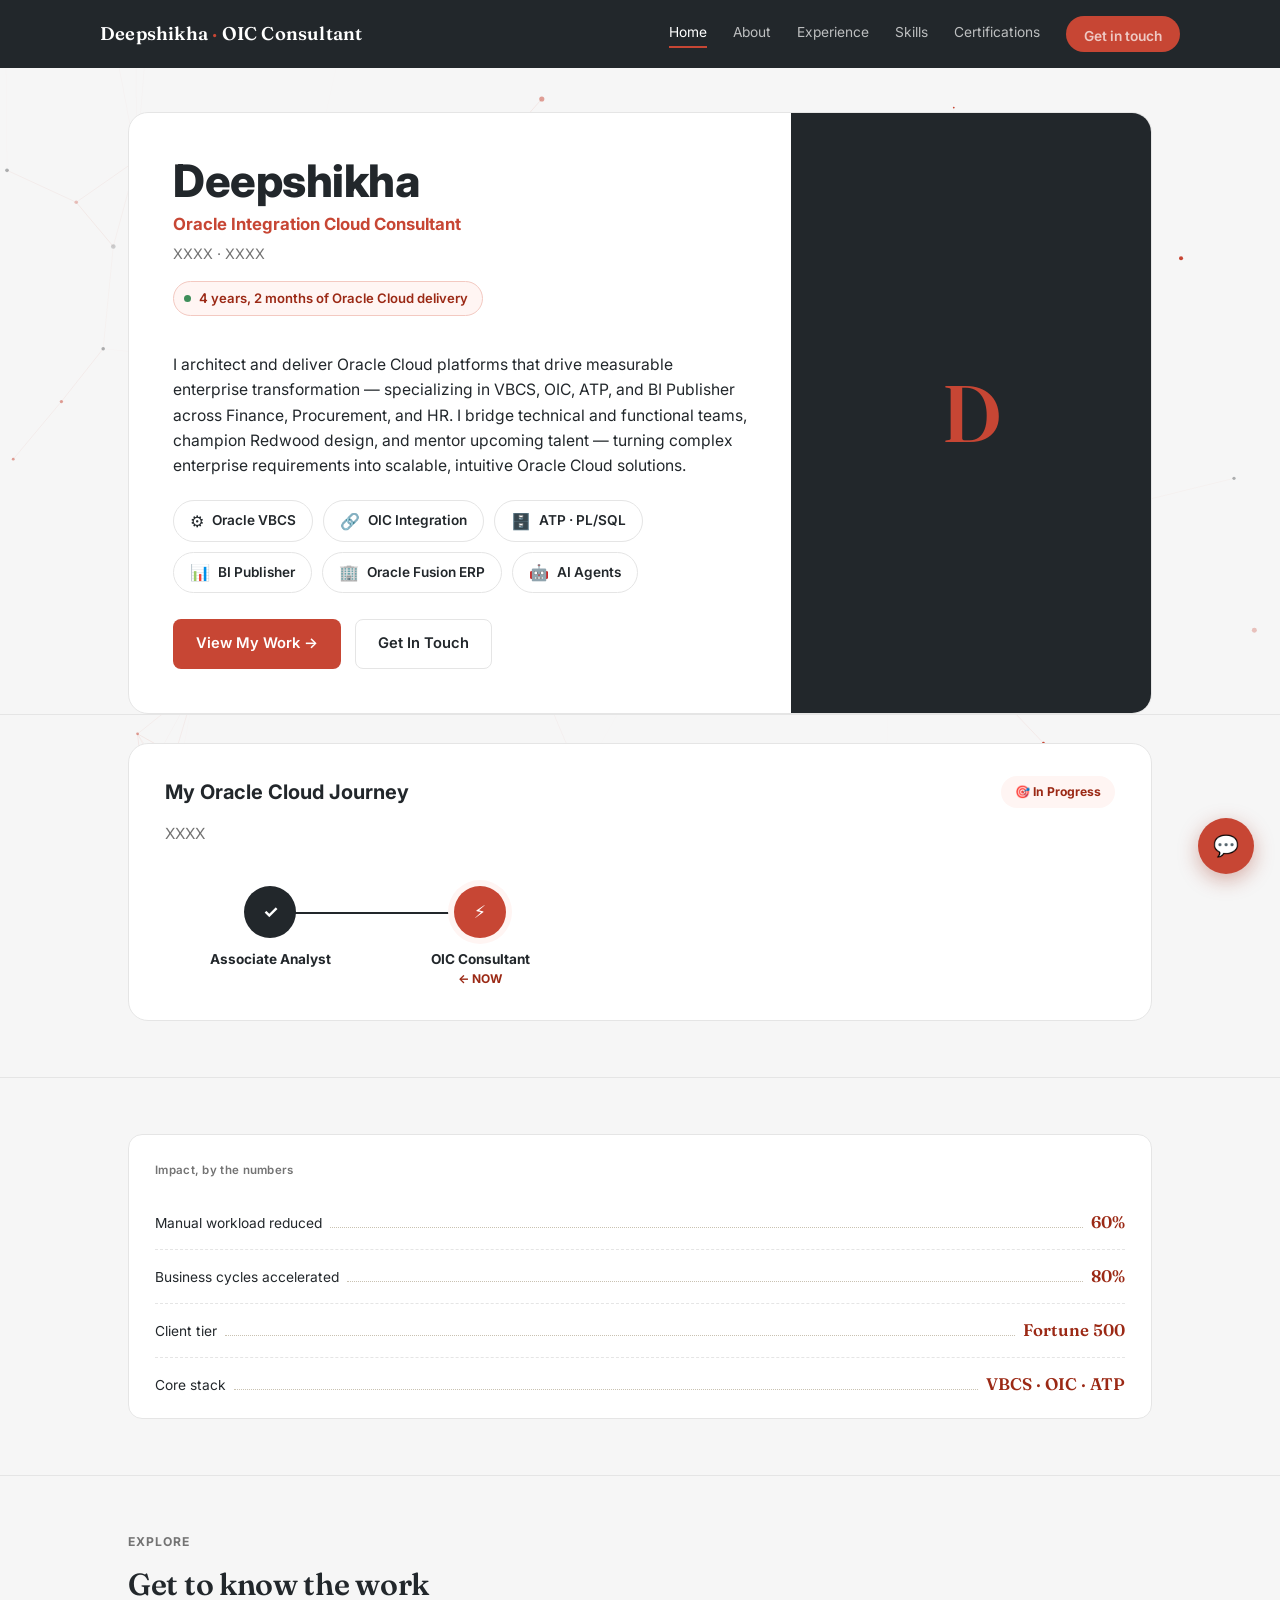
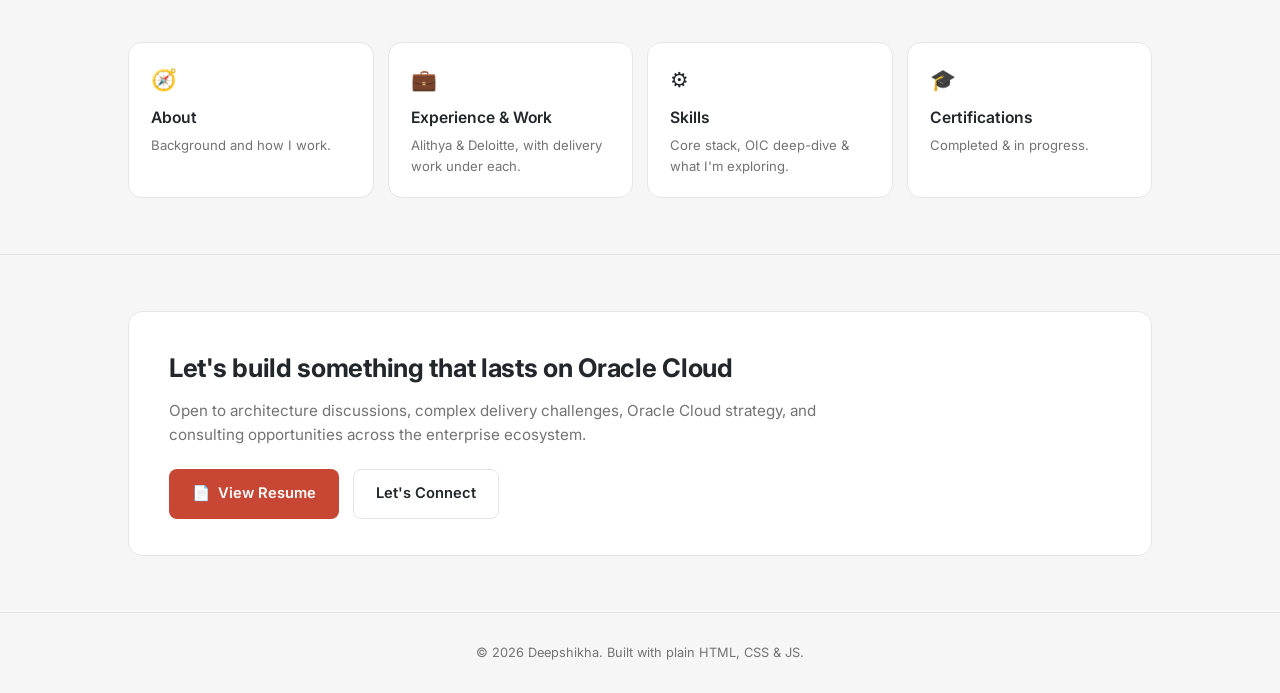
==== index.html @ 7a4b7c54 "Add files via upload" ====
<!DOCTYPE html>
<html lang="en">
<head>
<meta charset="UTF-8">
<title>Home — Deepshikha</title>
<meta name="viewport" content="width=device-width, initial-scale=1">
<meta name="description" content="Deepshikha — Oracle Integration Cloud Consultant specializing in VBCS, OIC, ATP, and BI Publisher.">
<link rel="preconnect" href="https://fonts.googleapis.com">
<link rel="preconnect" href="https://fonts.gstatic.com" crossorigin>
<link href="https://fonts.googleapis.com/css2?family=Fraunces:opsz,wght@9..144,400;9..144,500;9..144,600;9..144,700&family=Inter:wght@400;500;600;700&display=swap" rel="stylesheet">
<link rel="stylesheet" href="style.css">
</head>
<body>
<canvas id="bg-canvas" aria-hidden="true"></canvas>
<div id="page-spinner" aria-hidden="true">
  <div class="ring-outer"></div><div class="ring-mid"></div><div class="ring-dot"></div>
</div>

<div id="page-body">

<header class="site">
  <div class="wrap navrow">
    <a href="index.html" class="brand">Deepshikha <span>·</span> OIC Consultant</a>
    <button id="navToggle" aria-label="Toggle menu">☰</button>
    <nav class="links" id="navLinks">
      <a href="index.html" class="active">Home</a>
      <a href="about.html">About</a>
      <a href="experience.html">Experience</a>
      <a href="skills.html">Skills</a>
      <a href="certifications.html">Certifications</a>
      <a href="contact.html" class="navcta">Get in touch</a>
    </nav>
  </div>
</header>

<main id="top">

  <section class="hero" style="border-top:none; padding:44px 0 0;">
    <div class="wrap">
      <div class="profile-hero-card">
        <div class="profile-hero-text">
          <h1>Deepshikha</h1>
          <p class="profile-hero-role">Oracle Integration Cloud Consultant</p>
          <p class="profile-hero-loc">XXXX &middot; XXXX</p>
          <div class="exp-badge"><span class="exp-badge-dot"></span><span id="exp-years-val">Loading experience…</span></div>
          <p class="profile-hero-bio">I architect and deliver Oracle Cloud platforms that drive measurable enterprise transformation — specializing in VBCS, OIC, ATP, and BI Publisher across Finance, Procurement, and HR. I bridge technical and functional teams, champion Redwood design, and mentor upcoming talent — turning complex enterprise requirements into scalable, intuitive Oracle Cloud solutions.</p>
          <div class="skill-pill-row">
            <a href="skills.html" class="skill-pill"><span>⚙️</span>Oracle VBCS</a>
            <a href="skills.html" class="skill-pill"><span>🔗</span>OIC Integration</a>
            <a href="skills.html" class="skill-pill"><span>🗄️</span>ATP · PL/SQL</a>
            <a href="skills.html" class="skill-pill"><span>📊</span>BI Publisher</a>
            <a href="skills.html" class="skill-pill"><span>🏢</span>Oracle Fusion ERP</a>
            <a href="skills.html" class="skill-pill"><span>🤖</span>AI Agents</a>
          </div>
          <div class="hero-actions">
            <a href="experience.html" class="btn btn-primary">View My Work →</a>
            <a href="#" class="btn btn-ghost" onclick="cmOpen();return false;">Get In Touch</a>
          </div>
        </div>
        <div class="profile-hero-photo">
          <div class="photo-fallback">D</div>
          <img src="photo.jpg" alt="Deepshikha" onerror="this.style.display='none';">
        </div>
      </div>
    </div>
  </section>

  <section style="padding-top:28px;">
    <div class="wrap">
      <div class="journey-card">
        <div class="journey-head">
          <h2>My Oracle Cloud Journey</h2>
          <span class="journey-status">🎯 In Progress</span>
        </div>
        <p class="journey-text">XXXX</p>
        <div class="journey-steps">
          <div class="journey-step done">
            <div class="journey-dot">✓</div>
            <p class="journey-label">Associate Analyst</p>
          </div>
          <div class="journey-step current">
            <div class="journey-dot">⚡</div>
            <p class="journey-label">OIC Consultant<br><span class="journey-now">← NOW</span></p>
          </div>
        </div>
      </div>
    </div>
  </section>

  <section>
    <div class="wrap">
      <div class="ledger" style="max-width:none;">
        <p class="ledger-title">Impact, by the numbers</p>
        <div class="ledger-row"><span class="ledger-label">Manual workload reduced</span><span class="ledger-dots"></span><span class="ledger-val">60%</span></div>
        <div class="ledger-row"><span class="ledger-label">Business cycles accelerated</span><span class="ledger-dots"></span><span class="ledger-val">80%</span></div>
        <div class="ledger-row"><span class="ledger-label">Client tier</span><span class="ledger-dots"></span><span class="ledger-val">Fortune 500</span></div>
        <div class="ledger-row"><span class="ledger-label">Core stack</span><span class="ledger-dots"></span><span class="ledger-val">VBCS · OIC · ATP</span></div>
      </div>
    </div>
  </section>

  <section>
    <div class="wrap">
      <div class="section-head">
        <p class="kicker">Explore</p>
        <h2>Get to know the work</h2>
      </div>
      <div class="quicklinks">
        <a class="qlink" href="about.html"><span class="qi">🧭</span><h3>About</h3><p>Background and how I work.</p></a>
        <a class="qlink" href="experience.html"><span class="qi">💼</span><h3>Experience &amp; Work</h3><p>Alithya &amp; Deloitte, with delivery work under each.</p></a>
        <a class="qlink" href="skills.html"><span class="qi">⚙️</span><h3>Skills</h3><p>Core stack, OIC deep-dive &amp; what I'm exploring.</p></a>
        <a class="qlink" href="certifications.html"><span class="qi">🎓</span><h3>Certifications</h3><p>Completed &amp; in progress.</p></a>
      </div>
    </div>
  </section>

  <section>
    <div class="wrap">
      <div class="cta-card">
        <h2>Let's build something that lasts on Oracle Cloud</h2>
        <p>Open to architecture discussions, complex delivery challenges, Oracle Cloud strategy, and consulting opportunities across the enterprise ecosystem.</p>
        <div class="hero-actions">
          <a href="resume.pdf" download class="btn btn-primary">📄&nbsp; View Resume</a>
          <a href="#" class="btn btn-ghost" onclick="cmOpen();return false;">Let's Connect</a>

        </div>
      </div>
    </div>
  </section>

</main>

<footer>© <span id="yr"></span> Deepshikha. Built with plain HTML, CSS &amp; JS.</footer>

</div><!-- /page-body -->

<!-- Contact modal: Draft -> Sending -> Sent -->
<div id="cm-overlay" role="dialog" aria-modal="true" aria-labelledby="cm-title">
  <div id="cm-modal">
    <div id="cm-head">
      <h3 id="cm-title">📬 Get in touch</h3>
      <button id="cm-close" onclick="cmClose()" aria-label="Close">✕</button>
    </div>
    <div id="cm-body">
      <div class="cm-stepper">
        <div class="cm-step" id="cms-1"><div class="cm-dot">1</div><div class="cm-lbl">Draft</div></div>
        <div class="cm-conn" id="cmc-12"></div>
        <div class="cm-step" id="cms-2"><div class="cm-dot">2</div><div class="cm-lbl">Sending</div></div>
        <div class="cm-conn" id="cmc-23"></div>
        <div class="cm-step" id="cms-3"><div class="cm-dot">3</div><div class="cm-lbl">Sent</div></div>
      </div>

      <div id="cm-s1">
        <div class="cm-field"><label for="cm-name">Your name</label><input class="cm-input" id="cm-name" type="text" placeholder="e.g. Priya Sharma"></div>
        <div class="cm-field"><label for="cm-email">Email address</label><input class="cm-input" id="cm-email" type="email" placeholder="you@company.com"></div>
        <div class="cm-field"><label for="cm-subj">Subject</label>
          <select class="cm-input" id="cm-subj">
            <option value="">Select a subject...</option>
            <option>Oracle Cloud Consulting Opportunity</option>
            <option>OIC / VBCS Architecture Discussion</option>
            <option>Speaking / Article Collaboration</option>
            <option>General Inquiry</option>
          </select>
        </div>
        <div class="cm-field"><label for="cm-msg">Message</label><textarea class="cm-input" id="cm-msg" placeholder="Describe your project or question..."></textarea></div>
        <div class="cm-err" id="cm-err"></div>
        <button class="cm-submit" id="cm-submit-btn" onclick="cmSubmit()">Send message →</button>
      </div>

      <div id="cm-s2" style="display:none; text-align:center; padding:26px 0;">
        <div class="cm-spin"></div>
        <div style="font-size:.9rem; font-weight:700;" id="cm-route-msg">Preparing your message...</div>
        <div style="font-size:.73rem; color:var(--muted); margin-top:5px;" id="cm-route-sub">Opening your email client</div>
      </div>

      <div id="cm-s3" style="display:none; text-align:center; padding:18px 0;">
        <div class="cm-check">✓</div>
        <div style="font-size:1rem; font-weight:800; margin-bottom:5px;">Message ready</div>
        <div style="font-size:.81rem; color:var(--muted); line-height:1.6;">Your email client should have opened with the message pre-filled.<br>If not, email <strong style="color:var(--gold-deep);">deepshikha@example.com</strong> directly.</div>
        <div class="cm-receipt" id="cm-receipt"></div>
        <button class="btn btn-ghost" style="margin-top:14px;" onclick="cmReset()">Send another →</button>
      </div>
    </div>
  </div>
</div>

<!-- Chat widget -->
<button id="chat-bubble" aria-label="Chat about Deepshikha">💬</button>
<div id="chat-panel" role="dialog" aria-label="Chat about Deepshikha">
  <div class="chat-head">
    <div class="av">🤖</div>
    <div><div class="t">Ask about Deepshikha</div><div class="s">Answers common questions</div></div>
    <button class="chat-close" onclick="chatToggle()" aria-label="Close">✕</button>
  </div>
  <div class="chat-msgs" id="chatMsgs">
    <div class="cm-msg bot">Hi! Ask me about Deepshikha's experience, skills, or projects.</div>
  </div>
  <div class="chat-chips" id="chatChips">
    <button class="chip" onclick="chatAsk('projects')">Work</button>
    <button class="chip" onclick="chatAsk('skills')">Skills</button>
    <button class="chip" onclick="chatAsk('experience')">Experience</button>
    <button class="chip" onclick="chatAsk('contact')">Contact</button>
  </div>
  <div class="chat-input-row">
    <input id="chatInput" placeholder="Type a question..." onkeydown="if(event.key==='Enter')chatAsk()">
    <button class="chat-send" id="chatSendBtn" onclick="chatAsk()" aria-label="Send">➤</button>
  </div>
</div>

<script src="app.js"></script>
</body>
</html>
---- style.css ----
:root{
  --ink:#22272B;        /* Redwood Neutral Dark */
  --ink-soft:#32383D;
  --gold:#C74634;        /* Redwood Red — primary accent */
  --gold-deep:#9B2915;    /* Redwood Red Deep */
  --gold-light:#FFF5F3;   /* Redwood Red Light */
  --ivory:#F6F6F6;        /* Redwood Page BG */
  --paper:#FFFFFF;
  --line:#E5E5E5;
  --muted:#737373;        /* Redwood Muted */
  --text:#22272B;
  --radius:14px;
  --maxw:1080px;
}
*{box-sizing:border-box;}
html{scroll-behavior:smooth;}
html,body{background:var(--ivory);}
body{
  margin:0; color:var(--text);
  font-family:'Inter',system-ui,sans-serif;
  line-height:1.6; -webkit-font-smoothing:antialiased;
  position:relative;
}
h1,h2,h3,.serif{ font-family:'Fraunces',serif; }
a{ color:inherit; }
img{max-width:100%;display:block;}
.wrap{ max-width:var(--maxw); margin:0 auto; padding:0 28px; }
:focus-visible{ outline:2px solid var(--gold-deep); outline-offset:3px; }
@media (prefers-reduced-motion: reduce){ *{ animation:none !important; transition:none !important; } }

/* particle background canvas */
#bg-canvas{ position:fixed; inset:0; width:100%; height:100%; z-index:0; pointer-events:none; display:block; }
#page-body{ position:relative; z-index:1; }

/* page-load spinner */
#page-spinner{
  position:fixed; top:50%; left:50%; transform:translate(-50%,-50%);
  width:50px; height:50px; z-index:500; pointer-events:none;
  transition:opacity .5s ease, transform .5s ease;
}
#page-spinner.done{ opacity:0; transform:translate(-50%,-50%) scale(.6); }
#page-spinner .ring-outer{ position:absolute; inset:0; border-radius:50%; border:2px solid rgba(199,70,52,.18); border-top-color:var(--gold-deep); animation:spinCW 1.1s linear infinite; }
#page-spinner .ring-mid{ position:absolute; top:8px; left:8px; right:8px; bottom:8px; border-radius:50%; border:1.5px solid rgba(199,70,52,.14); border-bottom-color:var(--gold-deep); animation:spinCCW .75s linear infinite; }
#page-spinner .ring-dot{ position:absolute; top:50%; left:50%; width:5px; height:5px; background:var(--gold-deep); border-radius:50%; transform:translate(-50%,-50%); animation:spinPulse 1.1s ease-in-out infinite; }
@keyframes spinCW{ to{ transform:rotate(360deg); } }
@keyframes spinCCW{ to{ transform:rotate(-360deg); } }
@keyframes spinPulse{ 0%,100%{ opacity:.4; transform:translate(-50%,-50%) scale(.8); } 50%{ opacity:1; transform:translate(-50%,-50%) scale(1.2); } }

/* Header */
header.site{ position:sticky; top:0; z-index:40; background:var(--ink); color:#fff; }
.navrow{ display:flex; align-items:center; justify-content:space-between; padding:16px 0; }
.brand{ font-family:'Fraunces',serif; font-weight:600; font-size:1.15rem; letter-spacing:.2px; text-decoration:none; color:#fff; }
.brand span{ color:var(--gold); }
nav.links{ display:flex; gap:26px; align-items:center; }
nav.links a{ font-size:.86rem; text-decoration:none; color:rgba(255,255,255,.7); transition:color .15s; padding-bottom:3px; border-bottom:2px solid transparent; }
nav.links a:hover{ color:#fff; }
nav.links a.active{ color:#fff; border-bottom-color:var(--gold); }
.navcta{ background:var(--gold); color:#fff; padding:9px 18px; border-radius:999px; font-weight:600; font-size:.84rem; text-decoration:none; border:none; cursor:pointer; }
.navcta:hover{ background:var(--gold-deep); }
#navToggle{ display:none; background:none; border:1px solid rgba(255,255,255,.3); color:#fff; border-radius:8px; padding:7px 10px; cursor:pointer; }
@media (max-width:820px){
  nav.links{ display:none; position:absolute; top:64px; left:0; right:0; background:var(--ink); flex-direction:column; gap:0; padding:6px 0 14px; border-top:1px solid rgba(255,255,255,.08); }
  nav.links.open{ display:flex; }
  nav.links a{ padding:12px 28px; width:100%; border-bottom:none; border-left:3px solid transparent; }
  nav.links a.active{ border-left-color:var(--gold); border-bottom:none; background:rgba(255,255,255,.04); }
  #navToggle{ display:block; }
}

/* Home hero */
.hero{ padding:76px 0 64px; }
.hero-grid{ display:grid; grid-template-columns:1.15fr .85fr; gap:56px; align-items:start; }
@media (max-width:860px){ .hero-grid{ grid-template-columns:1fr; } }
.kicker{ font-size:.76rem; color:var(--gold-deep); font-weight:700; margin:0 0 14px; text-transform:uppercase; letter-spacing:1px; }
.exp-badge{
  display:inline-flex; align-items:center; gap:8px;
  background:var(--gold-light); border:1px solid #F3C9C1; color:var(--gold-deep);
  font-size:.82rem; font-weight:600; padding:6px 14px 6px 10px;
  border-radius:999px; margin:0 0 18px;
}
.exp-badge-dot{ width:7px; height:7px; border-radius:50%; background:#3E8E5A; flex-shrink:0; }
.hero h1{ font-size:clamp(2.1rem,4.6vw,3.35rem); line-height:1.08; font-weight:600; margin:0 0 20px; letter-spacing:-.5px; }
.hero p.lede{ font-size:1.06rem; color:var(--muted); max-width:56ch; margin:0 0 28px; }
.hero-actions{ display:flex; gap:14px; flex-wrap:wrap; }
.btn{ display:inline-block; padding:12px 22px; border-radius:8px; text-decoration:none; font-weight:600; font-size:.92rem; cursor:pointer; border:1px solid transparent; }
.btn-primary{ background:var(--gold); color:#fff; }
.btn-primary:hover{ background:var(--gold-deep); }
.btn-ghost{ border-color:var(--line); color:var(--ink); background:transparent; }
.btn-ghost:hover{ border-color:var(--gold-deep); color:var(--gold-deep); }

.ledger{ background:var(--paper); border:1px solid var(--line); border-radius:var(--radius); padding:26px 26px 8px; }
.ledger-title{ font-size:.72rem; color:var(--muted); letter-spacing:.3px; margin:0 0 16px; font-weight:600; }
.ledger-row{ display:flex; align-items:baseline; gap:8px; padding:13px 0; border-top:1px dashed var(--line); }
.ledger-row:first-of-type{ border-top:none; }
.ledger-label{ font-size:.86rem; color:var(--text); white-space:nowrap; }
.ledger-dots{ flex:1; border-bottom:1px dotted #C9C2B2; height:1px; margin-bottom:4px; }
.ledger-val{ font-family:'Fraunces',serif; font-weight:600; font-size:1.05rem; color:var(--gold-deep); white-space:nowrap; }

/* Home hero — profile card with photo */
.profile-hero-card{
  display:grid; grid-template-columns:1fr 360px; background:var(--paper);
  border:1px solid var(--line); border-radius:20px; overflow:hidden; align-items:stretch;
}
@media (max-width:820px){ .profile-hero-card{ grid-template-columns:1fr; } }
.profile-hero-text{ padding:44px; min-width:0; }
.profile-hero-text h1{ font-size:clamp(2rem,4vw,2.8rem); font-weight:800; margin:0 0 6px; letter-spacing:-.5px; font-family:'Inter',sans-serif; }
.profile-hero-role{ color:var(--gold); font-weight:700; font-size:1.05rem; margin:0 0 4px; }
.profile-hero-loc{ color:var(--muted); font-size:.9rem; margin:0 0 16px; }
.profile-hero-bio{ color:var(--text); font-size:.98rem; max-width:64ch; margin:18px 0 22px; }
.profile-hero-text .skill-pill-row{ margin-bottom:26px; }
.profile-hero-photo{ position:relative; min-height:320px; background:var(--ink); }
@media (max-width:820px){ .profile-hero-photo{ order:-1; min-height:260px; } }
.photo-fallback{ position:absolute; inset:0; display:flex; align-items:center; justify-content:center; font-family:'Fraunces',serif; font-size:5rem; font-weight:600; color:var(--gold); }
.profile-hero-photo img{ position:relative; z-index:1; width:100%; height:100%; object-fit:cover; display:block; }

/* Home — Oracle Cloud Journey stepper card */
.journey-card{ background:var(--paper); border:1px solid var(--line); border-radius:20px; padding:32px 36px; }
.journey-head{ display:flex; align-items:center; justify-content:space-between; gap:14px; margin-bottom:14px; flex-wrap:wrap; }
.journey-head h2{ font-size:1.25rem; font-weight:700; margin:0; font-family:'Inter',sans-serif; }
.journey-status{ display:inline-flex; align-items:center; gap:6px; background:var(--gold-light); color:var(--gold-deep); font-size:.76rem; font-weight:700; padding:6px 14px; border-radius:999px; white-space:nowrap; }
.journey-text{ color:var(--muted); font-size:.96rem; max-width:90ch; margin:0 0 40px; }
.journey-steps{ display:flex; align-items:flex-start; max-width:420px; }
.journey-step{ position:relative; flex:1; display:flex; flex-direction:column; align-items:center; gap:12px; }
.journey-step:not(:last-child)::after{ content:""; position:absolute; top:26px; left:50%; width:100%; height:2px; background:var(--line); z-index:0; }
.journey-step.done:not(:last-child)::after{ background:var(--ink); }
.journey-dot{ position:relative; z-index:1; width:52px; height:52px; border-radius:50%; background:var(--ink); color:#fff; display:flex; align-items:center; justify-content:center; font-size:1.1rem; font-weight:700; }
.journey-step.current .journey-dot{ background:var(--gold); box-shadow:0 0 0 6px var(--gold-light); }
.journey-label{ font-size:.85rem; font-weight:700; text-align:center; color:var(--text); margin:0; line-height:1.4; }
.journey-now{ color:var(--gold-deep); font-size:.75rem; font-weight:700; }

/* Home: skill pill row under the hero */
.skill-pill-row{ display:flex; flex-wrap:wrap; gap:10px; }
.skill-pill{
  display:inline-flex; align-items:center; gap:8px;
  background:var(--paper); border:1px solid var(--line); border-radius:999px;
  padding:9px 16px; font-size:.85rem; font-weight:600; color:var(--text);
  text-decoration:none; transition:border-color .15s, transform .15s;
}
.skill-pill span{ font-size:1rem; line-height:1; }
.skill-pill:hover{ border-color:var(--gold-deep); color:var(--gold-deep); transform:translateY(-1px); }

/* Home: quick-link cards to other pages */
.quicklinks{ display:grid; grid-template-columns:repeat(auto-fit,minmax(220px,1fr)); gap:14px; margin-top:14px; }
.qlink{ background:var(--paper); border:1px solid var(--line); border-radius:var(--radius); padding:20px 22px; text-decoration:none; color:var(--text); transition:border-color .15s, transform .15s; display:block; }
.qlink:hover{ border-color:var(--gold-deep); transform:translateY(-2px); }
.qlink .qi{ font-size:1.3rem; margin-bottom:8px; display:block; }
.qlink h3{ font-size:.98rem; margin:0 0 5px; font-weight:600; font-family:'Inter',sans-serif; }
.qlink p{ margin:0; font-size:.82rem; color:var(--muted); }

/* Closing CTA card on Home */
.cta-card{ background:var(--paper); border:1px solid var(--line); border-radius:14px; padding:36px 40px; }
.cta-card h2{ font-size:clamp(1.3rem,2.4vw,1.6rem); font-weight:700; margin:0 0 10px; letter-spacing:-.3px; font-family:'Inter',sans-serif; }
.cta-card p{ color:var(--muted); margin:0 0 22px; max-width:70ch; font-size:.95rem; }
.cta-card .hero-actions{ margin:0; }

/* Sub-page header banner */
.page-hero{ padding:52px 0 40px; border-top:none; }
.page-hero h1{ font-size:clamp(1.8rem,3.6vw,2.6rem); font-weight:600; margin:0 0 10px; letter-spacing:-.4px; }
.page-hero p{ color:var(--muted); max-width:62ch; margin:0; font-size:1rem; }

section{ padding:56px 0; border-top:1px solid var(--line); }
main > section:first-of-type{ border-top:none; }
.section-head{ margin-bottom:34px; max-width:64ch; }
.section-head .kicker{ margin-bottom:8px; }
.section-head h2{ font-size:clamp(1.4rem,2.4vw,1.9rem); font-weight:600; margin:0 0 10px; letter-spacing:-.3px; }
.section-head p{ color:var(--muted); margin:0; }

.about-body{ max-width:70ch; font-size:1.02rem; color:var(--text); }
.about-body p{ margin:0 0 16px; }

/* Skills page — "In depth" 4-column card grid */
.indepth-grid{ display:grid; grid-template-columns:repeat(4,1fr); gap:16px; align-items:start; }
@media (max-width:980px){ .indepth-grid{ grid-template-columns:repeat(2,1fr); } }
@media (max-width:560px){ .indepth-grid{ grid-template-columns:1fr; } }
.indepth-card{ background:var(--paper); border:1px solid var(--line); border-left:4px solid var(--gold); border-radius:var(--radius); padding:22px 20px; min-width:0; }
.indepth-card h3{ font-size:1rem; font-weight:600; margin:0 0 12px; }
.indepth-card p{ font-size:.85rem; color:var(--text); margin:0 0 12px; line-height:1.55; }
.indepth-card p:last-child{ margin-bottom:0; }
.indepth-card p strong{ color:var(--gold-deep); }

/* About page — two column profile layout */
.about-grid{ display:grid; grid-template-columns:300px 1fr; gap:22px; align-items:start; }
@media (max-width:860px){ .about-grid{ grid-template-columns:1fr; } }
.about-side{ display:flex; flex-direction:column; gap:18px; min-width:0; }
.about-main{ display:flex; flex-direction:column; gap:18px; min-width:0; }
.side-card{ background:var(--paper); border:1px solid var(--line); border-radius:var(--radius); padding:22px; }
.side-card-title{ font-size:.7rem; text-transform:uppercase; letter-spacing:.5px; color:var(--muted); font-weight:700; margin:0 0 16px; }

.profile-card{ background:var(--paper); border:1px solid var(--line); border-radius:var(--radius); padding:26px 22px; text-align:center; }
.avatar-circle{
  width:74px; height:74px; border-radius:50%; background:var(--ink); color:var(--gold);
  display:flex; align-items:center; justify-content:center; font-family:'Fraunces',serif;
  font-size:1.8rem; font-weight:600; margin:0 auto 14px;
}
.profile-name{ font-size:1.15rem; font-weight:600; margin:0 0 3px; }
.profile-role{ font-size:.85rem; color:var(--gold-deep); font-weight:600; margin:0 0 12px; }
.badge-pill{
  display:inline-flex; align-items:center; gap:7px; background:#E7F3EA; color:#2E7D46;
  font-size:.76rem; font-weight:700; padding:5px 13px; border-radius:999px; margin:0 0 18px;
}
.badge-dot{ width:6px; height:6px; border-radius:50%; background:#2E7D46; }
.profile-actions{ display:flex; flex-direction:column; gap:9px; }

.prof-bar-row{ display:flex; justify-content:space-between; font-size:.85rem; margin-bottom:6px; }
.prof-label{ color:var(--text); }
.prof-pct{ color:var(--gold-deep); font-weight:700; }
.prof-bar-track{ height:5px; background:var(--ivory); border:1px solid var(--line); border-radius:4px; margin-bottom:16px; overflow:hidden; }
.prof-bar-fill{ height:100%; background:var(--gold-deep); border-radius:4px; }

.sme-grid{ display:grid; grid-template-columns:1fr 1fr; gap:12px; }
.sme-card{ background:var(--ivory); border:1px dashed var(--line); border-radius:8px; padding:14px; }
.sme-card .sme-ic{ font-size:.72rem; color:var(--muted); display:block; margin-bottom:4px; }
.sme-card h4{ font-size:.86rem; margin:0 0 4px; font-weight:700; font-family:'Inter',sans-serif; }
.sme-card p{ margin:0; font-size:.78rem; color:var(--muted); }

.interest-tags{ display:flex; flex-wrap:wrap; gap:8px; }
.interest-tag{ font-size:.78rem; background:var(--ivory); border:1px solid var(--line); color:var(--text); padding:6px 12px 6px 10px; border-radius:999px; display:inline-flex; align-items:center; gap:6px; }
.interest-tag::before{ content:""; width:5px; height:5px; border-radius:50%; background:var(--gold); flex-shrink:0; }

.mini-timeline{ display:flex; flex-direction:column; gap:16px; }
.mini-tl-item{ border-left:2px solid var(--line); padding-left:14px; }
.mini-tl-co{ font-family:'Fraunces',serif; font-weight:600; font-size:1rem; margin:0 0 2px; }
.mini-tl-role{ font-size:.85rem; color:var(--gold-deep); margin:0 0 2px; }
.mini-tl-dates{ font-size:.78rem; color:var(--muted); margin:0; }

.skill-grid{ display:grid; grid-template-columns:repeat(auto-fit,minmax(220px,1fr)); gap:14px; }
.skill-card{ background:var(--paper); border:1px solid var(--line); border-radius:var(--radius); padding:18px 20px; }
.skill-card .sic{ font-size:1.3rem; margin-bottom:8px; display:block; }
.skill-card h3{ font-size:.96rem; margin:0 0 6px; font-weight:600; font-family:'Inter',sans-serif; }
.skill-card p{ margin:0; font-size:.83rem; color:var(--muted); }

.xp-item{ display:grid; grid-template-columns:200px 1fr; gap:28px; padding:26px 0; border-top:1px solid var(--line); }
.xp-item:first-child{ border-top:none; padding-top:0; }
@media (max-width:700px){ .xp-item{ grid-template-columns:1fr; gap:8px; } }
.xp-meta .co{ font-family:'Fraunces',serif; font-weight:600; font-size:1.05rem; margin:0 0 4px; }
.xp-meta .role{ font-size:.85rem; color:var(--gold-deep); font-weight:600; margin:0 0 4px; }
.xp-meta .dates{ font-size:.8rem; color:var(--muted); margin:0; }
.xp-body ul{ margin:0; padding-left:18px; color:var(--text); }
.xp-body li{ margin-bottom:8px; font-size:.94rem; }

.proj-grid{ display:grid; grid-template-columns:1fr; gap:18px; }
.proj-card{ background:var(--paper); border:1px solid var(--line); border-left:4px solid var(--gold); border-radius:var(--radius); padding:24px 26px 24px 24px; }
.proj-card h3{ font-size:1.15rem; font-weight:600; margin:0 0 8px; }
.proj-card p.dek{ color:var(--text); margin:0 0 14px; font-size:.95rem; }
.proj-tags{ display:flex; flex-wrap:wrap; gap:8px; margin-bottom:12px; }
.tag{ font-size:.74rem; background:var(--ivory); border:1px solid var(--line); color:var(--muted); padding:4px 10px 4px 8px; border-radius:999px; display:inline-flex; align-items:center; gap:5px; }
.tag::before{ content:""; width:5px; height:5px; border-radius:50%; background:var(--gold); flex-shrink:0; }
.proj-card details summary{ cursor:pointer; font-size:.85rem; font-weight:600; color:var(--gold-deep); list-style:none; }
.proj-card details summary::-webkit-details-marker{ display:none; }
.proj-card details summary::after{ content:"Read the full write-up"; }
.proj-card details[open] summary::after{ content:"Hide write-up"; }
.proj-card details p{ font-size:.9rem; color:var(--muted); margin-top:12px; }

.edu-grid{ display:grid; grid-template-columns:repeat(auto-fit,minmax(240px,1fr)); gap:16px; }
.edu-card{ border:1px solid var(--line); border-radius:var(--radius); padding:20px; background:var(--paper); }
.edu-card .deg{ font-family:'Fraunces',serif; font-weight:600; font-size:1.05rem; margin:0 0 4px; }
.edu-card .note{ font-size:.83rem; color:var(--muted); margin:0; }

/* Certifications */
.cert-list{ display:flex; flex-direction:column; gap:0; }
.cert-row{ display:flex; align-items:center; gap:16px; padding:18px 0; border-top:1px solid var(--line); }
.cert-row:first-child{ border-top:none; }
.cert-status{ flex-shrink:0; width:100px; font-size:.72rem; font-weight:700; text-align:center; padding:5px 0; border-radius:999px; }
.cert-status.done{ background:#E7F3EA; color:#2E7D46; }
.cert-status.progress{ background:var(--gold-light); color:var(--gold-deep); }
.cert-name{ font-family:'Fraunces',serif; font-weight:600; font-size:1.02rem; flex:1; }
.cert-date{ font-size:.8rem; color:var(--muted); white-space:nowrap; }

/* Projects nested under a company in the merged Experience & Projects page */
.xp-projects{ margin-top:22px; }
.xp-projects-label{ font-size:.72rem; text-transform:uppercase; letter-spacing:.5px; color:var(--muted); font-weight:700; margin:0 0 14px; }

/* Learning */
.learn-grid{ display:grid; grid-template-columns:repeat(auto-fit,minmax(200px,1fr)); gap:14px; }
.learn-card{ background:var(--paper); border:1px dashed var(--line); border-radius:var(--radius); padding:18px 20px; }
.learn-card h3{ font-size:.95rem; margin:0 0 4px; font-weight:600; }
.learn-card p{ margin:0; font-size:.82rem; color:var(--muted); }

.contact-grid{ display:grid; grid-template-columns:1fr 1fr; gap:40px; align-items:start; }
@media (max-width:760px){ .contact-grid{ grid-template-columns:1fr; } }
.contact-list{ list-style:none; padding:0; margin:0; }
.contact-list li{ padding:14px 0; border-top:1px dashed var(--line); font-size:.95rem; }
.contact-list li:first-child{ border-top:none; }
.contact-list .l{ color:var(--muted); font-size:.78rem; display:block; margin-bottom:3px; }

footer{ padding:30px 0; text-align:center; font-size:.8rem; color:var(--muted); border-top:1px solid var(--line); position:relative; z-index:1; }

/* Contact modal */
#cm-overlay{ position:fixed; inset:0; background:rgba(18,24,43,.55); z-index:200; display:none; align-items:center; justify-content:center; padding:20px; backdrop-filter:blur(3px); }
#cm-overlay.open{ display:flex; }
#cm-modal{ background:#fff; border-radius:16px; width:100%; max-width:460px; box-shadow:0 24px 80px rgba(0,0,0,.25); overflow:hidden; animation:cmIn .22s cubic-bezier(.34,1.56,.64,1); }
@keyframes cmIn{ from{ transform:translateY(20px) scale(.97); opacity:0; } to{ transform:none; opacity:1; } }
#cm-head{ background:var(--ink); padding:18px 22px; display:flex; align-items:center; justify-content:space-between; }
#cm-head h3{ color:#fff; font-size:.98rem; margin:0; font-family:'Fraunces',serif; font-weight:600; }
#cm-close{ background:rgba(255,255,255,.12); border:none; color:#fff; width:28px; height:28px; border-radius:50%; cursor:pointer; }
#cm-body{ padding:22px; }
.cm-stepper{ display:flex; align-items:center; margin-bottom:22px; }
.cm-step{ display:flex; flex-direction:column; align-items:center; gap:4px; }
.cm-dot{ width:26px; height:26px; border-radius:50%; border:2px solid var(--line); background:var(--ivory); display:flex; align-items:center; justify-content:center; font-size:.7rem; font-weight:700; color:var(--muted); transition:all .35s; }
.cm-lbl{ font-size:.62rem; font-weight:700; color:var(--muted); letter-spacing:.3px; transition:color .35s; }
.cm-step.active .cm-dot{ border-color:var(--gold-deep); background:var(--gold-deep); color:#fff; }
.cm-step.active .cm-lbl{ color:var(--gold-deep); }
.cm-step.done .cm-dot{ border-color:#3E8E5A; background:#3E8E5A; color:#fff; }
.cm-step.done .cm-lbl{ color:#3E8E5A; }
.cm-conn{ flex:1; height:2px; background:var(--line); transition:background .45s; }
.cm-conn.done{ background:#3E8E5A; }
.cm-field{ margin-bottom:13px; }
.cm-field label{ display:block; font-size:.78rem; font-weight:600; margin-bottom:5px; }
.cm-field input, .cm-field textarea{ width:100%; padding:9px 12px; border:1px solid var(--line); border-radius:8px; font-family:inherit; font-size:.87rem; background:var(--ivory); color:var(--text); outline:none; }
.cm-field textarea{ min-height:84px; resize:vertical; }
.cm-field input:focus, .cm-field textarea:focus{ border-color:var(--gold-deep); background:#fff; }
.cm-submit{ background:var(--gold-deep); color:#fff; border:none; border-radius:9px; padding:11px 0; font-size:.86rem; font-weight:700; cursor:pointer; width:100%; margin-top:4px; }
.cm-submit:hover{ background:#7A2010; }
.cm-err{ display:none; color:#9C3B2E; font-size:.76rem; padding:8px 12px; background:#FBEDEA; border:1px solid #E9C6BE; border-radius:7px; margin-bottom:10px; }
.cm-spin{ width:44px; height:44px; border:3px solid #EAD9AD; border-top-color:var(--gold-deep); border-radius:50%; animation:cmSpin .8s linear infinite; margin:0 auto 14px; }
@keyframes cmSpin{ to{ transform:rotate(360deg); } }
.cm-check{ width:52px; height:52px; border-radius:50%; background:#3E8E5A; color:#fff; font-size:1.4rem; display:flex; align-items:center; justify-content:center; margin:0 auto 12px; animation:cmPop .35s cubic-bezier(.34,1.56,.64,1) both; }
@keyframes cmPop{ from{ transform:scale(0); } to{ transform:scale(1); } }
.cm-receipt{ background:var(--ivory); border:1px solid var(--line); border-radius:9px; padding:11px 14px; margin-top:14px; font-size:.73rem; color:var(--muted); line-height:1.8; text-align:left; }

/* Chat widget */
#chat-bubble{ position:fixed; bottom:26px; right:26px; width:56px; height:56px; border-radius:50%; background:var(--gold); border:none; cursor:pointer; box-shadow:0 6px 20px rgba(155,41,21,.35); font-size:1.3rem; z-index:60; display:flex; align-items:center; justify-content:center; }
#chat-bubble:hover{ background:#B23A29; }
#chat-panel{ position:fixed; bottom:94px; right:26px; width:340px; max-width:calc(100vw - 32px); height:440px; background:#fff; border-radius:14px; box-shadow:0 20px 60px rgba(18,24,43,.25); display:flex; flex-direction:column; overflow:hidden; z-index:59; transform:translateY(16px) scale(.97); opacity:0; pointer-events:none; transition:transform .2s ease, opacity .18s ease; }
#chat-panel.open{ transform:none; opacity:1; pointer-events:all; }
.chat-head{ background:var(--ink); color:#fff; padding:14px 16px; display:flex; align-items:center; gap:10px; }
.chat-head .av{ width:32px;height:32px;border-radius:50%;background:var(--gold); display:flex; align-items:center; justify-content:center; font-size:1rem; }
.chat-head .t{ font-size:.88rem; font-weight:700; }
.chat-head .s{ font-size:.68rem; color:rgba(255,255,255,.6); }
.chat-close{ margin-left:auto; background:rgba(255,255,255,.12); border:none; color:#fff; width:26px; height:26px; border-radius:50%; cursor:pointer; }
.chat-msgs{ flex:1; overflow-y:auto; padding:14px; display:flex; flex-direction:column; gap:9px; }
.cm-msg{ max-width:85%; padding:9px 12px; border-radius:11px; font-size:.82rem; line-height:1.5; }
.cm-msg.bot{ background:#F7F1E4; border:1px solid #EAD9AD; align-self:flex-start; border-radius:3px 11px 11px 11px; }
.cm-msg.user{ background:var(--ink); color:#fff; align-self:flex-end; border-radius:11px 3px 11px 11px; }
.typing-ind{ display:flex; gap:4px; align-items:center; padding:9px 13px; background:#F7F1E4; border:1px solid #EAD9AD; border-radius:3px 11px 11px 11px; width:fit-content; align-self:flex-start; }
.typing-ind span{ width:6px; height:6px; border-radius:50%; background:var(--gold-deep); animation:typeDot 1.2s ease-in-out infinite; display:inline-block; }
.typing-ind span:nth-child(2){ animation-delay:.2s; }
.typing-ind span:nth-child(3){ animation-delay:.4s; }
@keyframes typeDot{ 0%,80%,100%{ transform:scale(.6); opacity:.4; } 40%{ transform:scale(1); opacity:1; } }
.chat-chips{ padding:0 12px 8px; display:flex; flex-wrap:wrap; gap:6px; }
.chip{ background:var(--ivory); border:1px solid var(--line); border-radius:16px; padding:5px 10px; font-size:.72rem; cursor:pointer; }
.chip:hover{ border-color:var(--gold-deep); color:var(--gold-deep); }
.chat-input-row{ display:flex; gap:8px; padding:10px; border-top:1px solid var(--line); }
.chat-input-row input{ flex:1; border:1px solid var(--line); border-radius:20px; padding:8px 12px; font-size:.82rem; outline:none; }
.chat-input-row input:focus{ border-color:var(--gold-deep); }
.chat-send{ width:34px; height:34px; border-radius:50%; background:var(--ink); color:#fff; border:none; cursor:pointer; }
.chat-send:disabled{ opacity:.5; cursor:not-allowed; }
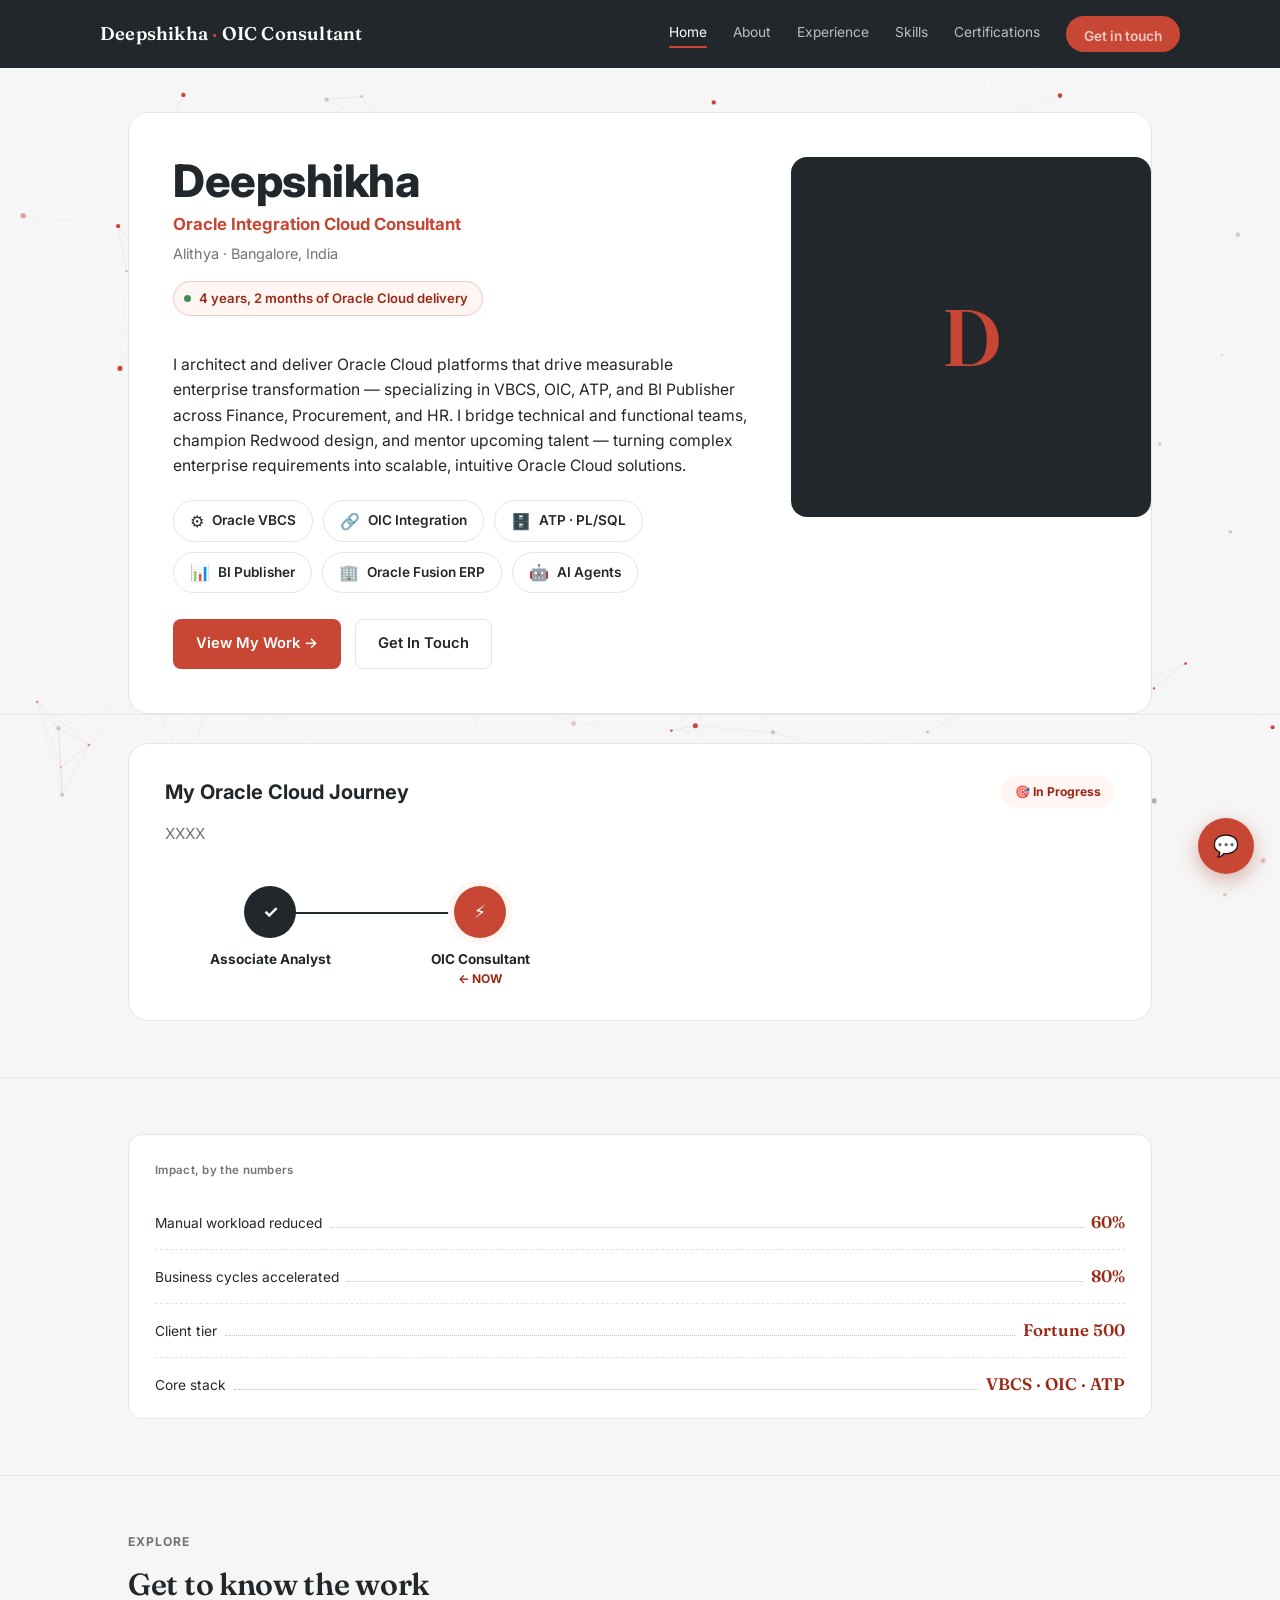
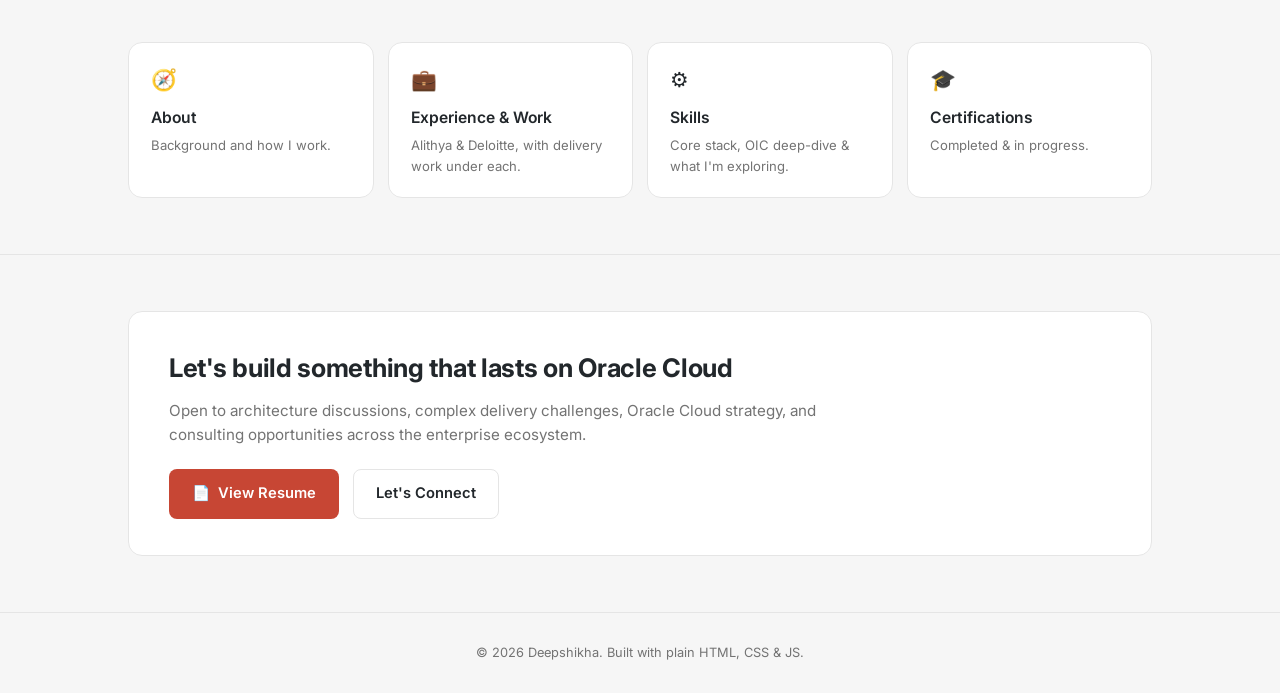
==== commit 380e1c7a: "Update index.html" ====
--- a/index.html
+++ b/index.html
@@ -41,7 +41,7 @@
         <div class="profile-hero-text">
           <h1>Deepshikha</h1>
           <p class="profile-hero-role">Oracle Integration Cloud Consultant</p>
-          <p class="profile-hero-loc">XXXX &middot; XXXX</p>
+          <p class="profile-hero-loc"> Alithya &middot; Bangalore, India</p>
           <div class="exp-badge"><span class="exp-badge-dot"></span><span id="exp-years-val">Loading experience…</span></div>
           <p class="profile-hero-bio">I architect and deliver Oracle Cloud platforms that drive measurable enterprise transformation — specializing in VBCS, OIC, ATP, and BI Publisher across Finance, Procurement, and HR. I bridge technical and functional teams, champion Redwood design, and mentor upcoming talent — turning complex enterprise requirements into scalable, intuitive Oracle Cloud solutions.</p>
           <div class="skill-pill-row">
--- a/style.css
+++ b/style.css
@@ -107,8 +107,11 @@
 .profile-hero-loc{ color:var(--muted); font-size:.9rem; margin:0 0 16px; }
 .profile-hero-bio{ color:var(--text); font-size:.98rem; max-width:64ch; margin:18px 0 22px; }
 .profile-hero-text .skill-pill-row{ margin-bottom:26px; }
-.profile-hero-photo{ position:relative; min-height:320px; background:var(--ink); }
-@media (max-width:820px){ .profile-hero-photo{ order:-1; min-height:260px; } }
+.profile-hero-photo{
+  position:relative; align-self:start; width:100%; aspect-ratio:1/1;
+  margin:44px 44px 44px 0; border-radius:16px; overflow:hidden; background:var(--ink);
+}
+@media (max-width:820px){ .profile-hero-photo{ order:-1; margin:32px auto 0; width:100%; max-width:260px; } }
 .photo-fallback{ position:absolute; inset:0; display:flex; align-items:center; justify-content:center; font-family:'Fraunces',serif; font-size:5rem; font-weight:600; color:var(--gold); }
 .profile-hero-photo img{ position:relative; z-index:1; width:100%; height:100%; object-fit:cover; display:block; }
 
@@ -168,8 +171,7 @@
 .about-body p{ margin:0 0 16px; }
 
 /* Skills page — "In depth" 4-column card grid */
-.indepth-grid{ display:grid; grid-template-columns:repeat(4,1fr); gap:16px; align-items:start; }
-@media (max-width:980px){ .indepth-grid{ grid-template-columns:repeat(2,1fr); } }
+.indepth-grid{ display:grid; grid-template-columns:repeat(2,1fr); gap:16px; align-items:start; }
 @media (max-width:560px){ .indepth-grid{ grid-template-columns:1fr; } }
 .indepth-card{ background:var(--paper); border:1px solid var(--line); border-left:4px solid var(--gold); border-radius:var(--radius); padding:22px 20px; min-width:0; }
 .indepth-card h3{ font-size:1rem; font-weight:600; margin:0 0 12px; }
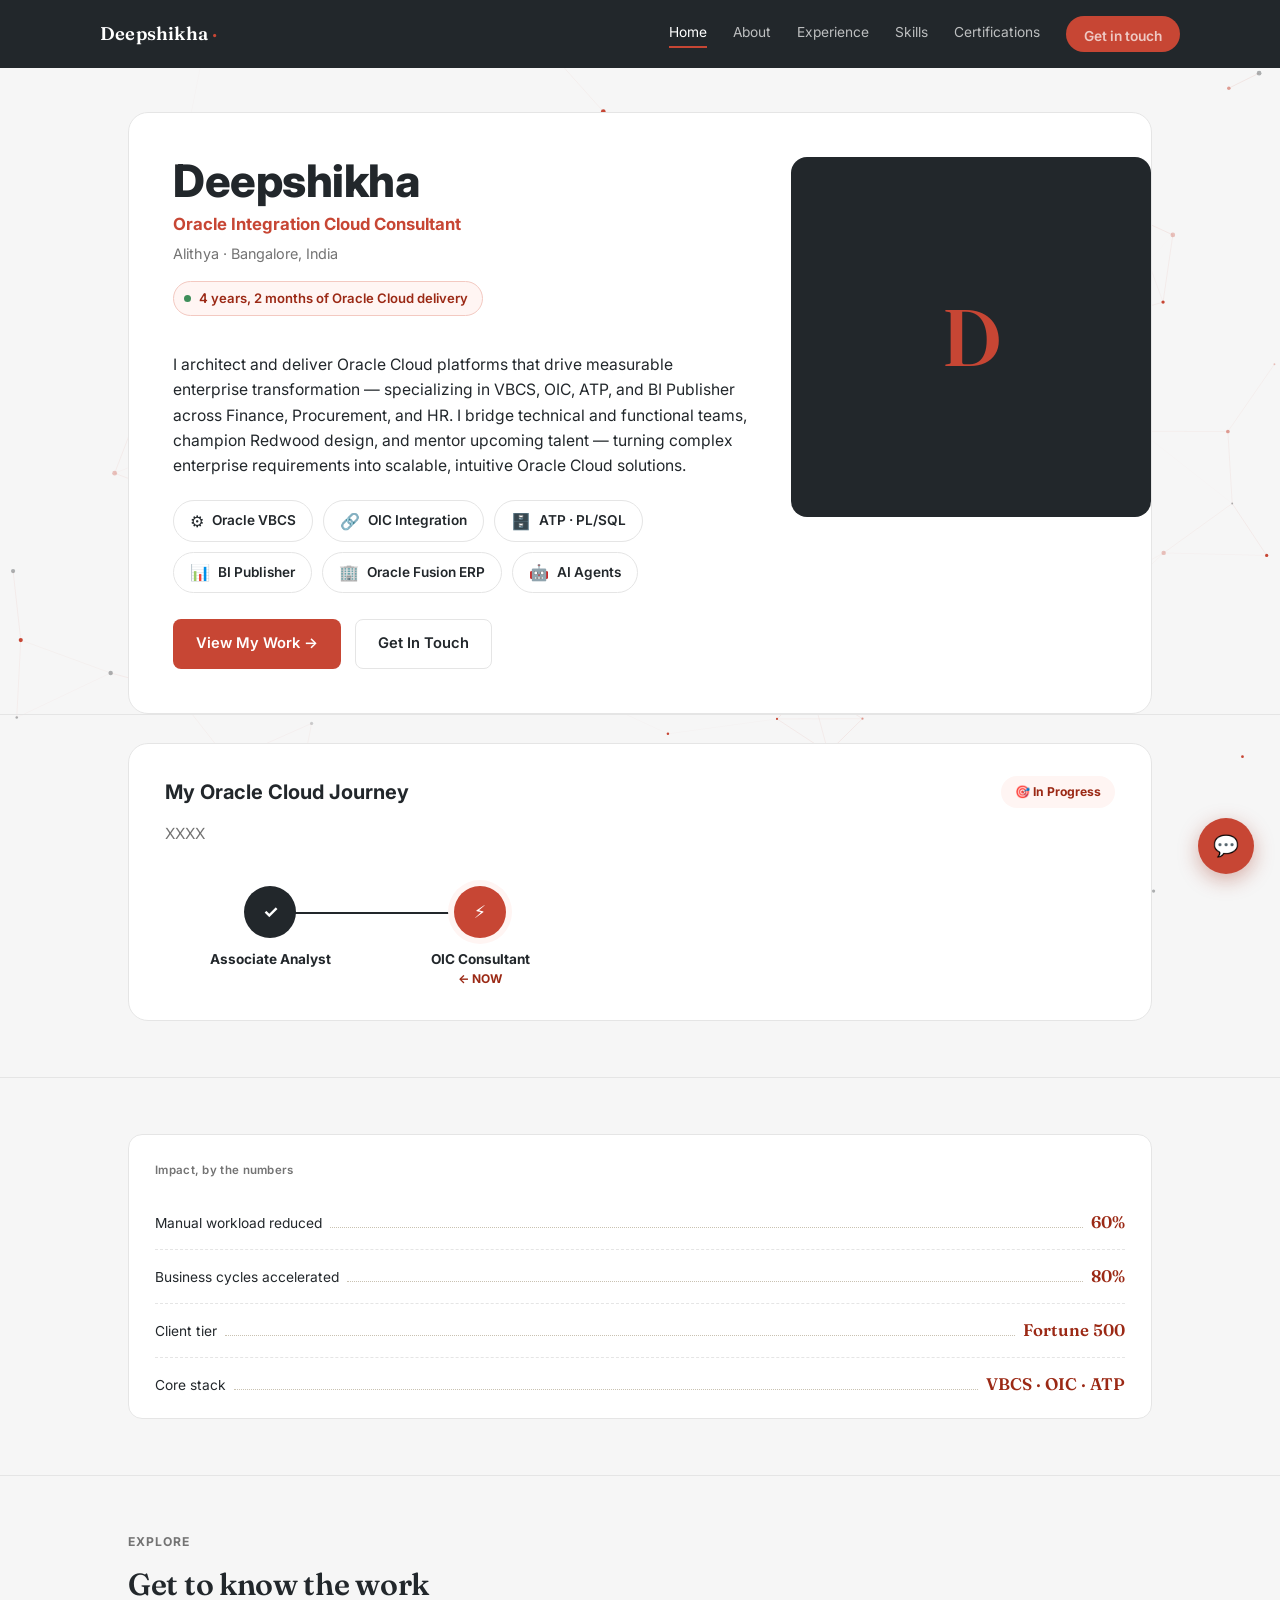
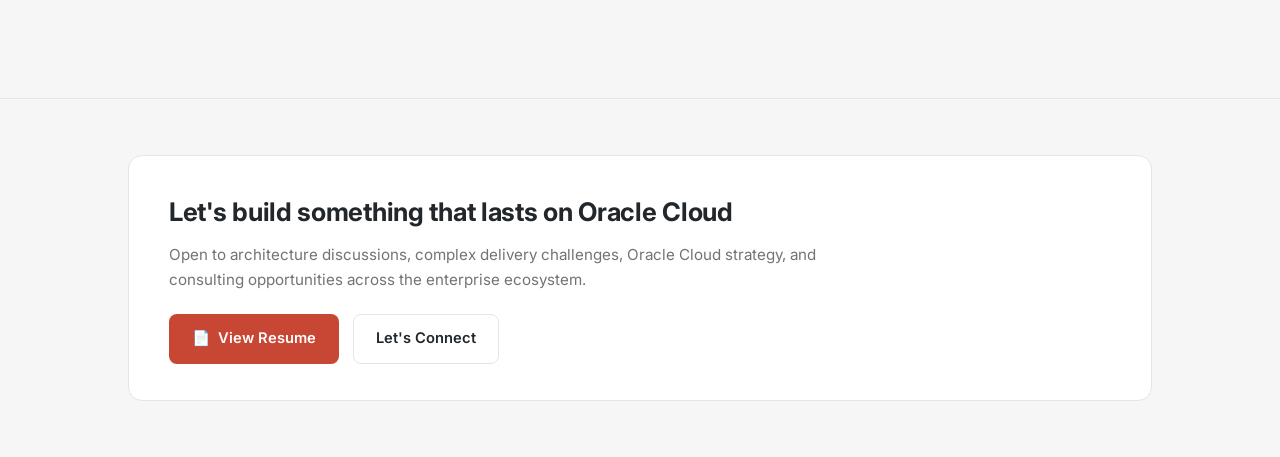
==== commit 617665ba: "Update index.html" ====
--- a/index.html
+++ b/index.html
@@ -20,7 +20,7 @@
 
 <header class="site">
   <div class="wrap navrow">
-    <a href="index.html" class="brand">Deepshikha <span>·</span> OIC Consultant</a>
+    <a href="index.html" class="brand">Deepshikha <span>·</span></a>
     <button id="navToggle" aria-label="Toggle menu">☰</button>
     <nav class="links" id="navLinks">
       <a href="index.html" class="active">Home</a>
@@ -105,12 +105,15 @@
         <p class="kicker">Explore</p>
         <h2>Get to know the work</h2>
       </div>
+     <!-- 
+      removing quicklinks 
       <div class="quicklinks">
         <a class="qlink" href="about.html"><span class="qi">🧭</span><h3>About</h3><p>Background and how I work.</p></a>
         <a class="qlink" href="experience.html"><span class="qi">💼</span><h3>Experience &amp; Work</h3><p>Alithya &amp; Deloitte, with delivery work under each.</p></a>
         <a class="qlink" href="skills.html"><span class="qi">⚙️</span><h3>Skills</h3><p>Core stack, OIC deep-dive &amp; what I'm exploring.</p></a>
         <a class="qlink" href="certifications.html"><span class="qi">🎓</span><h3>Certifications</h3><p>Completed &amp; in progress.</p></a>
       </div>
+      -->
     </div>
   </section>
 
@@ -129,9 +132,6 @@
   </section>
 
 </main>
-
-<footer>© <span id="yr"></span> Deepshikha. Built with plain HTML, CSS &amp; JS.</footer>
-
 </div><!-- /page-body -->
 
 <!-- Contact modal: Draft -> Sending -> Sent -->
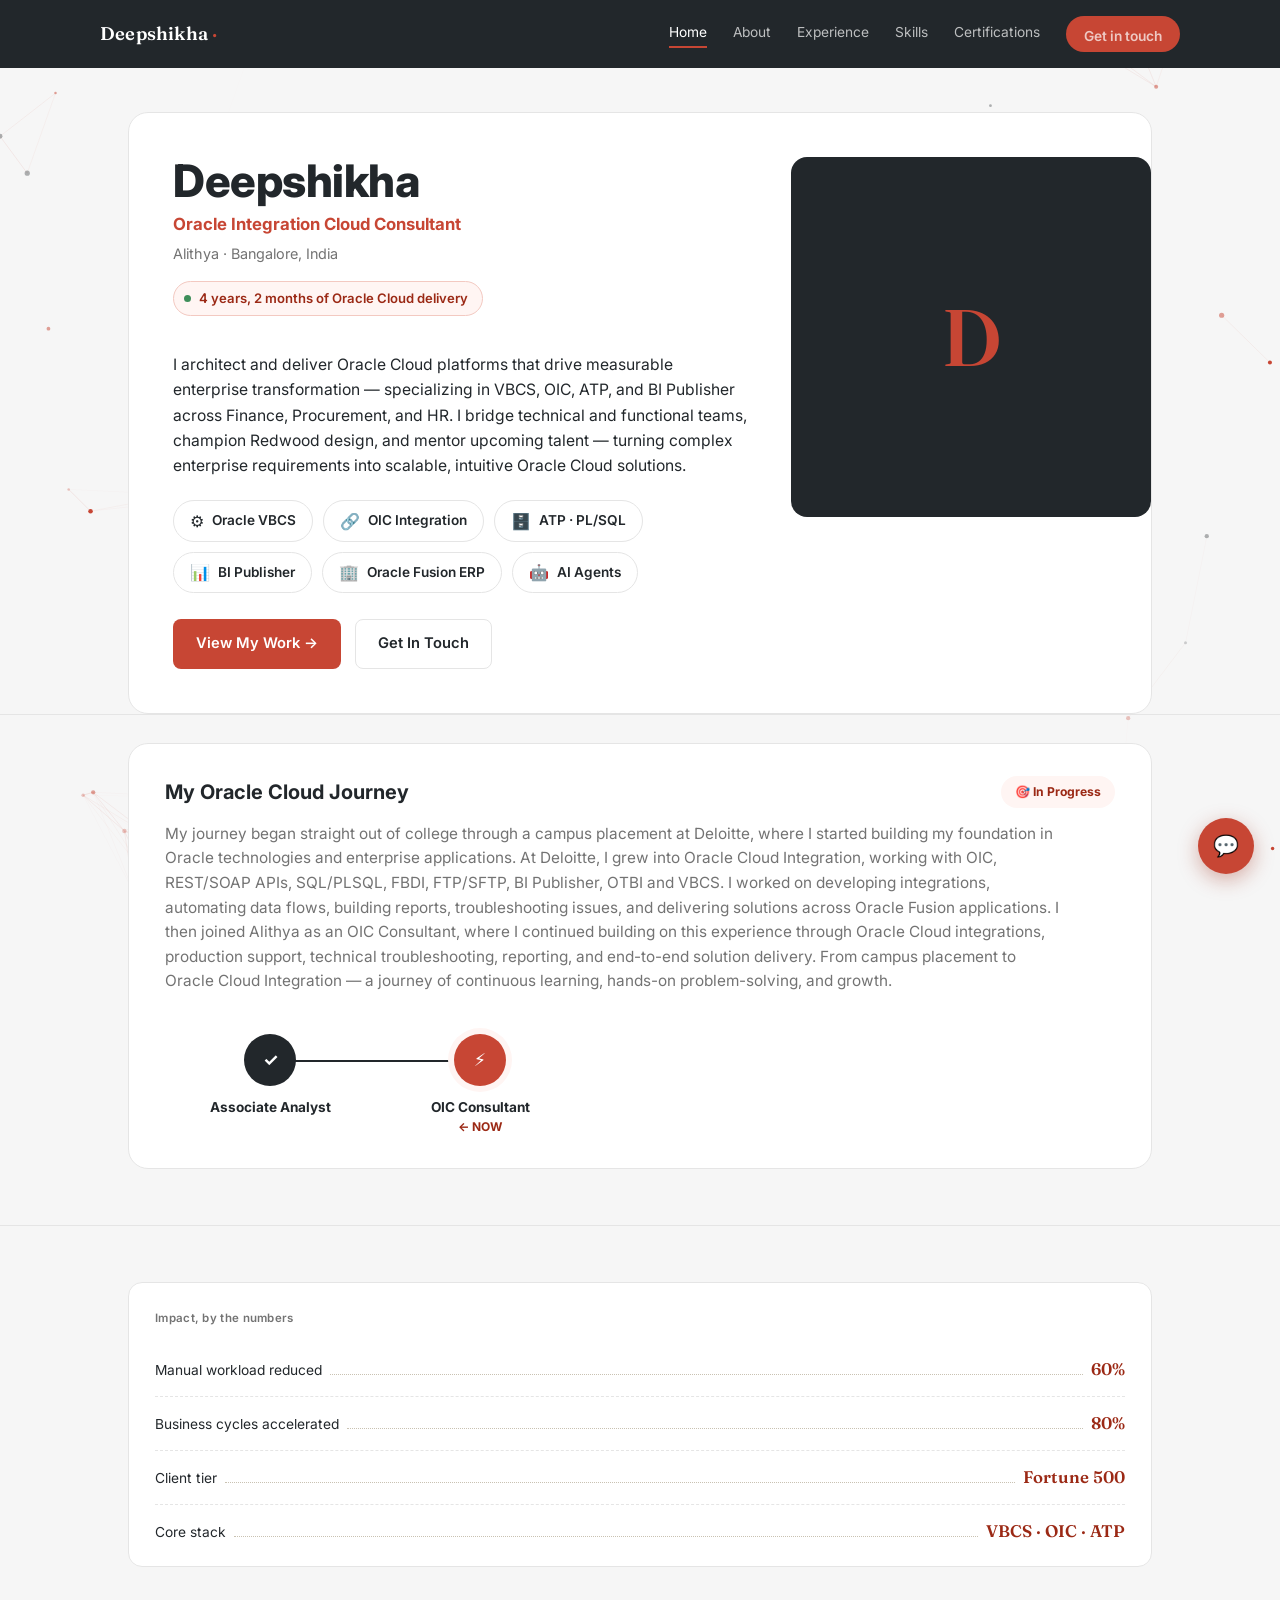
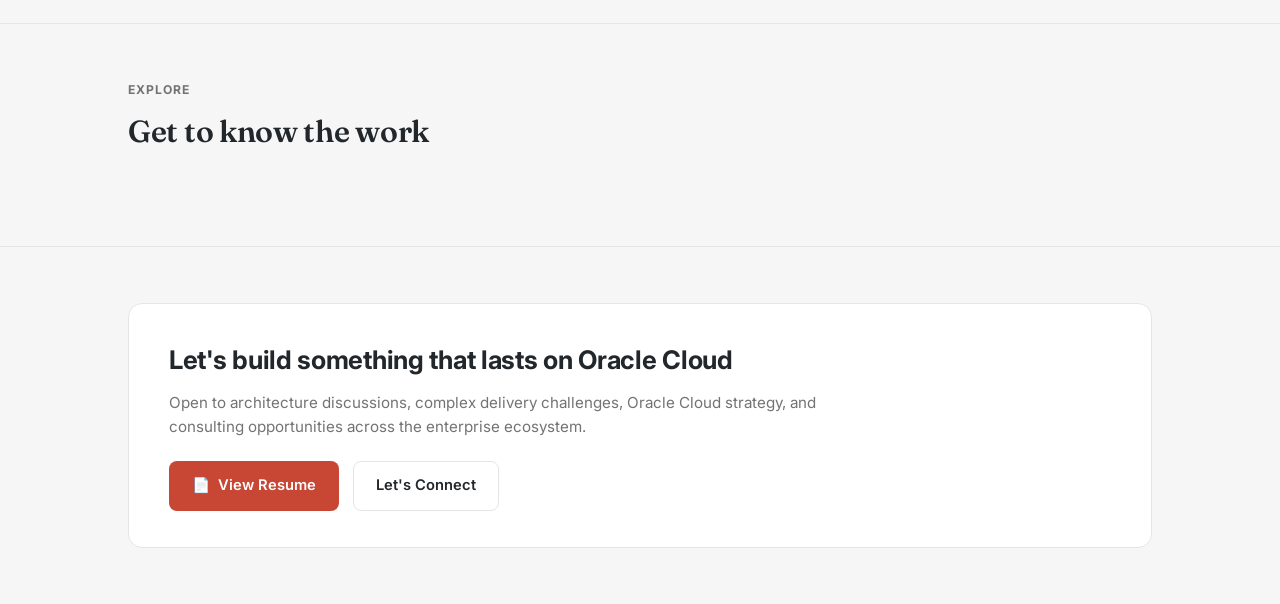
==== commit 8375deaf: "Update index.html" ====
--- a/index.html
+++ b/index.html
@@ -72,7 +72,10 @@
           <h2>My Oracle Cloud Journey</h2>
           <span class="journey-status">🎯 In Progress</span>
         </div>
-        <p class="journey-text">XXXX</p>
+        <p class="journey-text">My journey began straight out of college through a campus placement at Deloitte, where I started building my foundation in Oracle technologies and enterprise applications.
+At Deloitte, I grew into Oracle Cloud Integration, working with OIC, REST/SOAP APIs, SQL/PLSQL, FBDI, FTP/SFTP, BI Publisher, OTBI and VBCS. I worked on developing integrations, automating data flows, building reports, troubleshooting issues, and delivering solutions across Oracle Fusion applications.
+I then joined Alithya as an OIC Consultant, where I continued building on this experience through Oracle Cloud integrations, production support, technical troubleshooting, reporting, and end-to-end solution delivery.
+From campus placement to Oracle Cloud Integration — a journey of continuous learning, hands-on problem-solving, and growth.</p>
         <div class="journey-steps">
           <div class="journey-step done">
             <div class="journey-dot">✓</div>
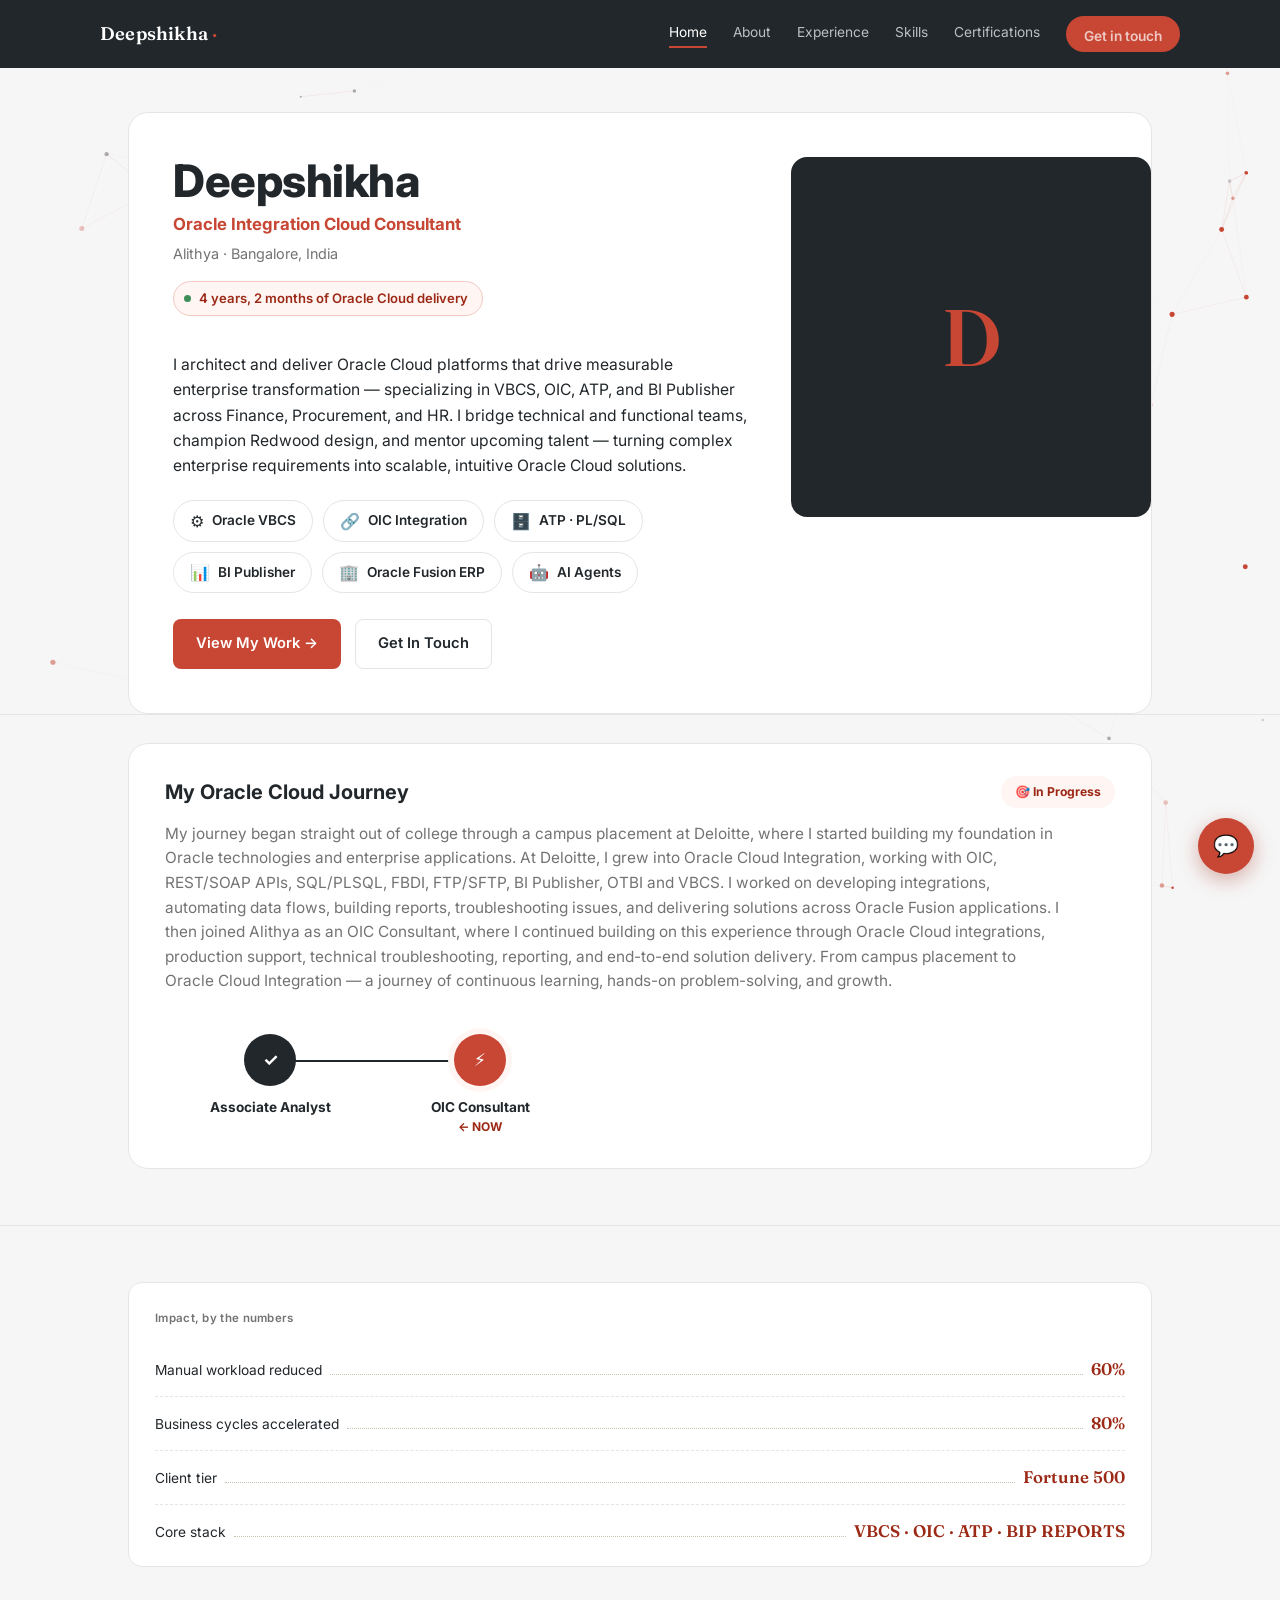
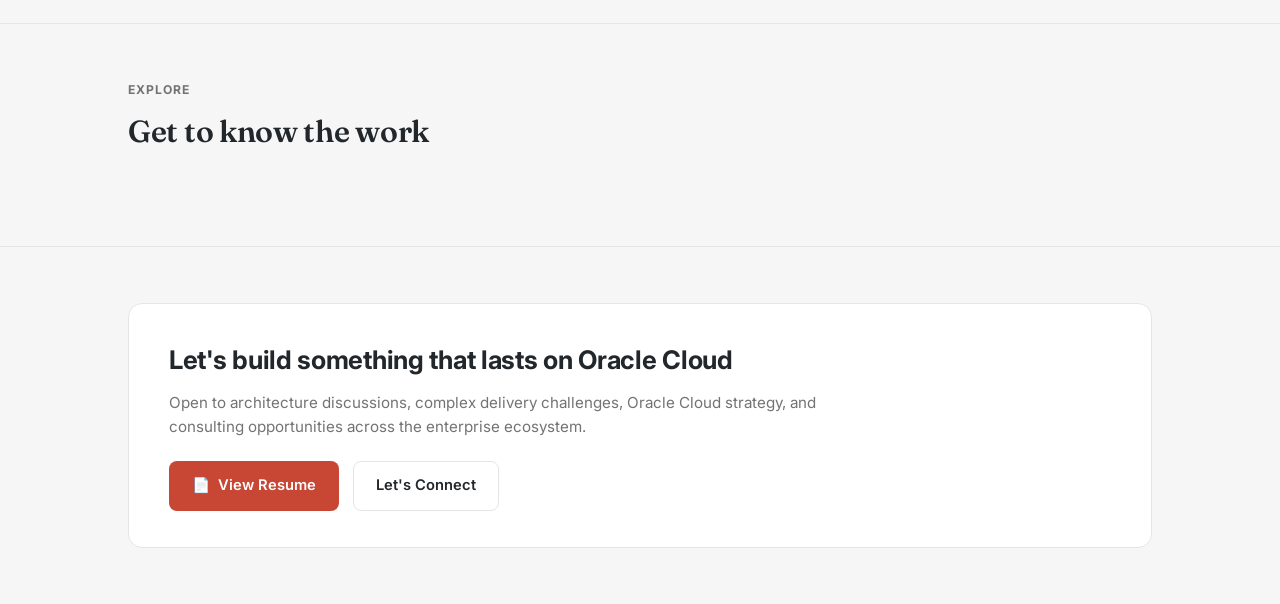
==== commit c216f3f8: "Update index.html" ====
--- a/index.html
+++ b/index.html
@@ -97,7 +97,7 @@
         <div class="ledger-row"><span class="ledger-label">Manual workload reduced</span><span class="ledger-dots"></span><span class="ledger-val">60%</span></div>
         <div class="ledger-row"><span class="ledger-label">Business cycles accelerated</span><span class="ledger-dots"></span><span class="ledger-val">80%</span></div>
         <div class="ledger-row"><span class="ledger-label">Client tier</span><span class="ledger-dots"></span><span class="ledger-val">Fortune 500</span></div>
-        <div class="ledger-row"><span class="ledger-label">Core stack</span><span class="ledger-dots"></span><span class="ledger-val">VBCS · OIC · ATP</span></div>
+        <div class="ledger-row"><span class="ledger-label">Core stack</span><span class="ledger-dots"></span><span class="ledger-val">VBCS · OIC · ATP · BIP REPORTS </span></div>
       </div>
     </div>
   </section>
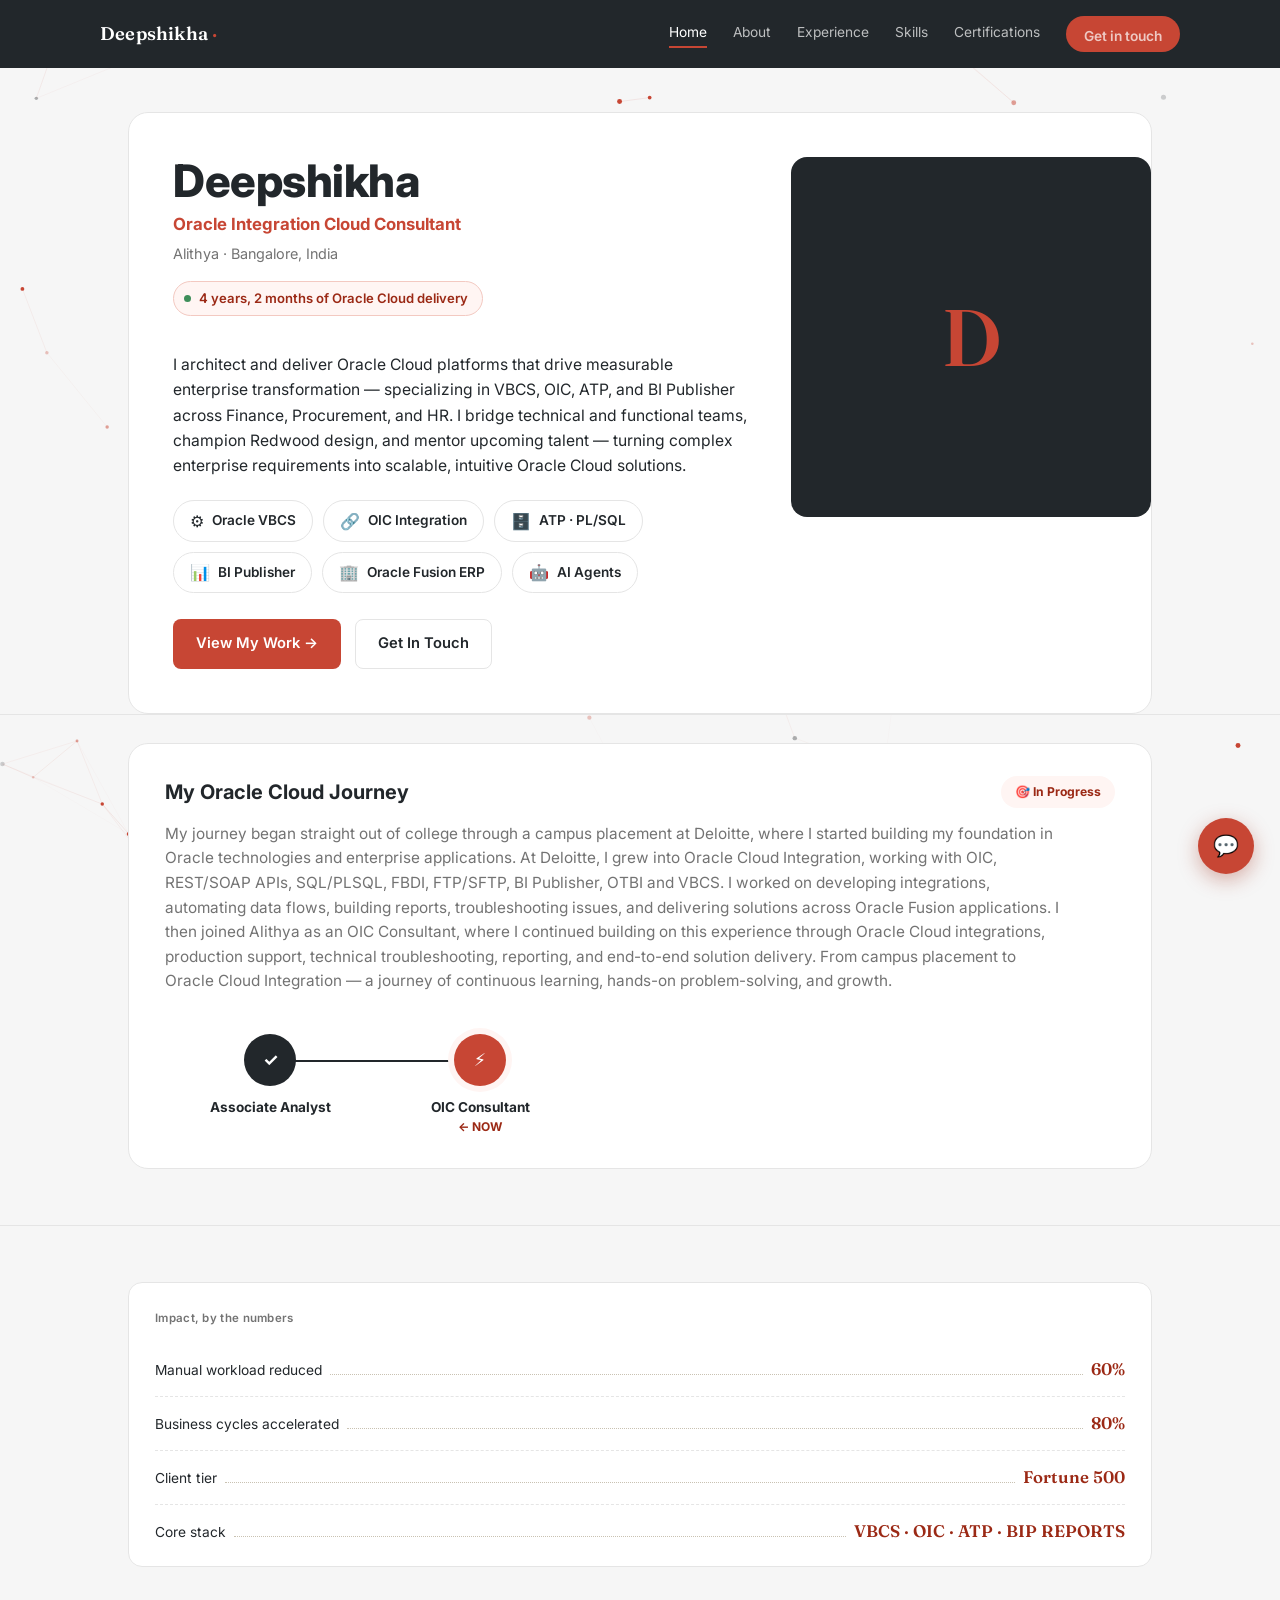
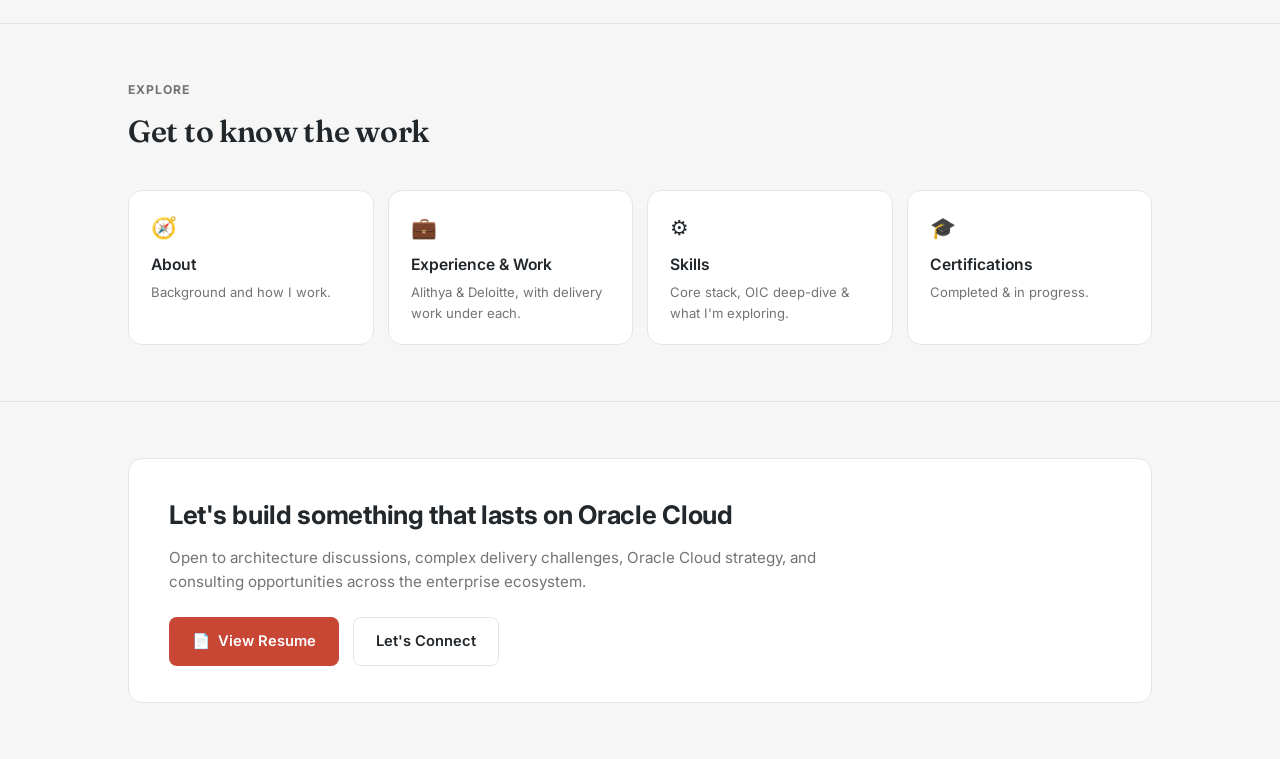
==== commit 07115453: "Update index.html" ====
--- a/index.html
+++ b/index.html
@@ -108,15 +108,13 @@
         <p class="kicker">Explore</p>
         <h2>Get to know the work</h2>
       </div>
-     <!-- 
-      removing quicklinks 
+   
       <div class="quicklinks">
         <a class="qlink" href="about.html"><span class="qi">🧭</span><h3>About</h3><p>Background and how I work.</p></a>
         <a class="qlink" href="experience.html"><span class="qi">💼</span><h3>Experience &amp; Work</h3><p>Alithya &amp; Deloitte, with delivery work under each.</p></a>
         <a class="qlink" href="skills.html"><span class="qi">⚙️</span><h3>Skills</h3><p>Core stack, OIC deep-dive &amp; what I'm exploring.</p></a>
         <a class="qlink" href="certifications.html"><span class="qi">🎓</span><h3>Certifications</h3><p>Completed &amp; in progress.</p></a>
       </div>
-      -->
     </div>
   </section>
 
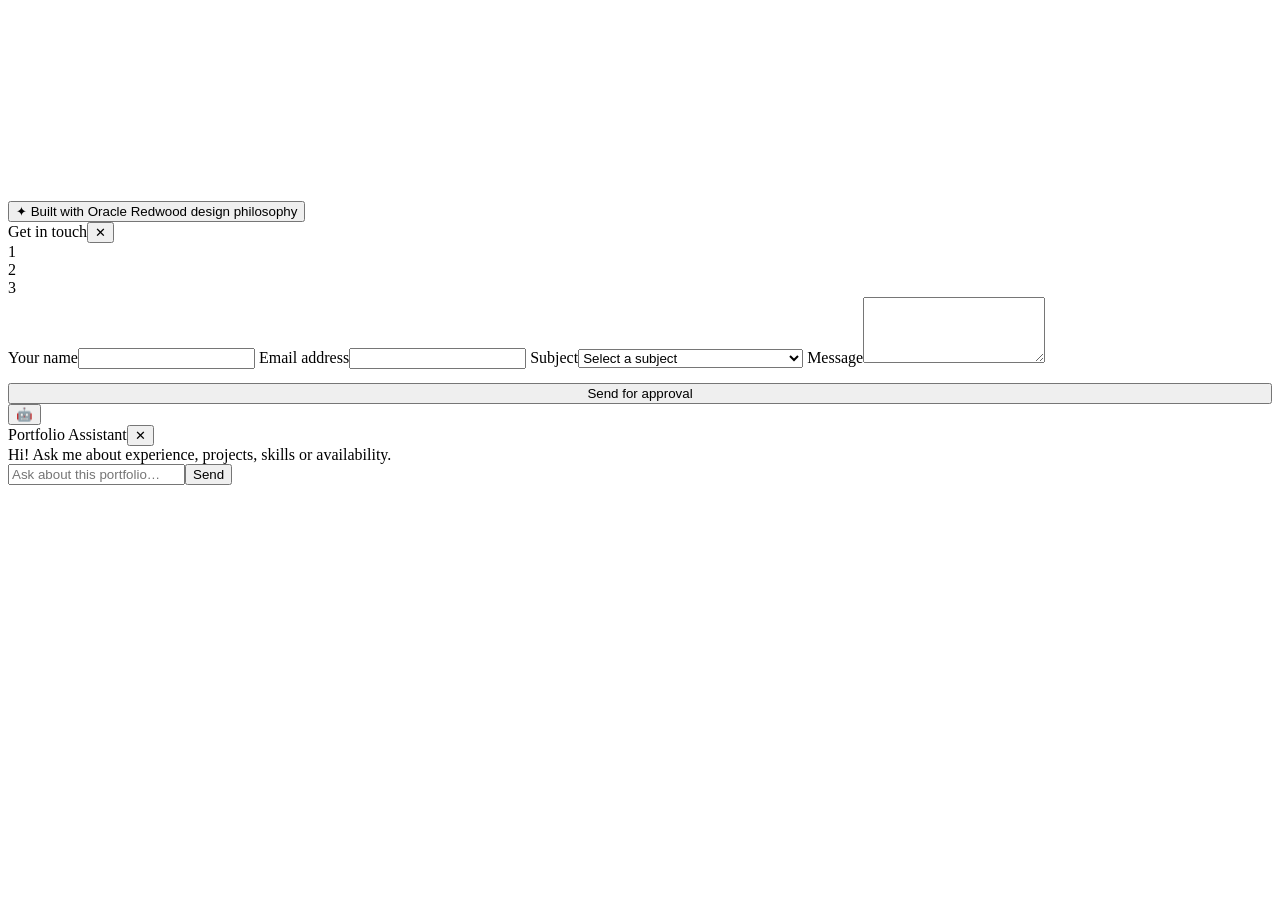
==== commit d69b8b01: "Add files via upload" ====
--- a/index.html
+++ b/index.html
@@ -2,212 +2,52 @@
 <html lang="en">
 <head>
 <meta charset="UTF-8">
-<title>Home — Deepshikha</title>
-<meta name="viewport" content="width=device-width, initial-scale=1">
-<meta name="description" content="Deepshikha — Oracle Integration Cloud Consultant specializing in VBCS, OIC, ATP, and BI Publisher.">
-<link rel="preconnect" href="https://fonts.googleapis.com">
-<link rel="preconnect" href="https://fonts.gstatic.com" crossorigin>
-<link href="https://fonts.googleapis.com/css2?family=Fraunces:opsz,wght@9..144,400;9..144,500;9..144,600;9..144,700&family=Inter:wght@400;500;600;700&display=swap" rel="stylesheet">
-<link rel="stylesheet" href="style.css">
+<meta name="viewport" content="width=device-width, initial-scale=1, viewport-fit=cover">
+<title>Portfolio · Oracle Integration Cloud Developer</title>
+<link rel="stylesheet" href="css/style.css">
 </head>
 <body>
-<canvas id="bg-canvas" aria-hidden="true"></canvas>
-<div id="page-spinner" aria-hidden="true">
-  <div class="ring-outer"></div><div class="ring-mid"></div><div class="ring-dot"></div>
+<canvas id="bg" aria-hidden="true"></canvas>
+<div id="load"><div class="spin"></div></div>
+<div id="app">
+<header><div class="wrap">
+  <h1 id="hName"></h1><small id="hRole"></small><br><button id="rdwOpen" onclick="$('rdw').classList.add('open')">✦ Built with Oracle Redwood design philosophy</button>
+  <nav role="tablist" id="tabs"></nav>
+</div></header>
+<main id="main"></main>
 </div>
 
-<div id="page-body">
+<div id="ov" role="dialog" aria-modal="true" aria-labelledby="mt"><div id="md">
+  <div class="hd"><span id="mt">Get in touch</span><button onclick="cpClose()" aria-label="Close">✕</button></div>
+  <div class="bd">
+    <div class="steps"><div class="dot act" id="d1">1</div><div class="ln" id="l1"></div><div class="dot" id="d2">2</div><div class="ln" id="l2"></div><div class="dot" id="d3">3</div></div>
+    <div id="s1">
+      <label for="cn">Your name</label><input id="cn" autocomplete="name">
+      <label for="ce">Email address</label><input id="ce" type="email" autocomplete="email">
+      <label for="cs">Subject</label><select id="cs"><option value="">Select a subject</option><option>Job opportunity</option><option>Integration architecture discussion</option><option>Collaboration</option><option>General inquiry</option></select>
+      <label for="cm">Message</label><textarea id="cm" rows="4"></textarea>
+      <div class="err" id="ce2"></div>
+      <button class="btn" style="width:100%;margin-top:14px" onclick="cpSubmit()">Send for approval</button>
+    </div>
+    <div id="s2" class="center" style="display:none"><div class="spin"></div><b id="rm">Validating request…</b></div>
+    <div id="s3" class="center" style="display:none"><div style="font-size:2rem;color:#22C55E">✓</div><b>Your email app is ready to send</b><p class="meta">If it did not open, email <span class="cfgEmail"></span> directly.</p><button class="btn ghost" onclick="cpOpen()">Send another</button></div>
+  </div>
+</div></div>
 
-<header class="site">
-  <div class="wrap navrow">
-    <a href="index.html" class="brand">Deepshikha <span>·</span></a>
-    <button id="navToggle" aria-label="Toggle menu">☰</button>
-    <nav class="links" id="navLinks">
-      <a href="index.html" class="active">Home</a>
-      <a href="about.html">About</a>
-      <a href="experience.html">Experience</a>
-      <a href="skills.html">Skills</a>
-      <a href="certifications.html">Certifications</a>
-      <a href="contact.html" class="navcta">Get in touch</a>
-    </nav>
-  </div>
-</header>
+<div id="rdw" class="ovl" style="position:fixed;inset:0;background:rgba(20,24,28,.82);display:none;align-items:center;justify-content:center;padding:20px;z-index:60"><div style="background:var(--card);border-radius:16px;max-width:720px;width:100%;max-height:88vh;overflow:auto">
+ <div style="background:var(--dark);color:#fff;padding:18px 24px;display:flex;justify-content:space-between;align-items:center"><div><b>Oracle Redwood Design System</b><br><small style="color:var(--red-bd)">How this portfolio follows Oracle's design philosophy</small></div><button onclick="$('rdw').classList.remove('open')" style="background:none;border:none;color:#fff;font-size:1.1rem;cursor:pointer" aria-label="Close">✕</button></div>
+ <div style="padding:22px 24px"><p style="margin-top:0">Redwood is Oracle's human-centered design system for enterprise apps. This portfolio uses its visual language to show familiarity with Oracle Cloud UI and UX.</p>
+ <div class="sec" style="margin-top:0">Principles applied</div><div class="rg"><div><b>Clarity first</b><br>Clear hierarchy: section labels, titles, short descriptions.</div><div><b>Consistent scale</b><br>Spacing, radius and type sizes follow one scale.</div><div><b>Purposeful color</b><br>Redwood red is for actions and emphasis only.</div><div><b>Human-centered</b><br>Tabs and cards keep each view short and scannable.</div></div>
+ <div class="sec">Color tokens</div><div class="sw"><span><i style="background:#C74634"></i>Redwood red #C74634</span><span><i style="background:#9B2915"></i>Red deep #9B2915</span><span><i style="background:#FFF5F3"></i>Red light #FFF5F3</span><span><i style="background:#22272B"></i>Neutral dark #22272B</span><span><i style="background:#F6F6F6"></i>Page #F6F6F6</span><span><i style="background:#737373"></i>Muted #737373</span></div></div></div></div>
 
-<main id="top">
 
-  <section class="hero" style="border-top:none; padding:44px 0 0;">
-    <div class="wrap">
-      <div class="profile-hero-card">
-        <div class="profile-hero-text">
-          <h1>Deepshikha</h1>
-          <p class="profile-hero-role">Oracle Integration Cloud Consultant</p>
-          <p class="profile-hero-loc"> Alithya &middot; Bangalore, India</p>
-          <div class="exp-badge"><span class="exp-badge-dot"></span><span id="exp-years-val">Loading experience…</span></div>
-          <p class="profile-hero-bio">I architect and deliver Oracle Cloud platforms that drive measurable enterprise transformation — specializing in VBCS, OIC, ATP, and BI Publisher across Finance, Procurement, and HR. I bridge technical and functional teams, champion Redwood design, and mentor upcoming talent — turning complex enterprise requirements into scalable, intuitive Oracle Cloud solutions.</p>
-          <div class="skill-pill-row">
-            <a href="skills.html" class="skill-pill"><span>⚙️</span>Oracle VBCS</a>
-            <a href="skills.html" class="skill-pill"><span>🔗</span>OIC Integration</a>
-            <a href="skills.html" class="skill-pill"><span>🗄️</span>ATP · PL/SQL</a>
-            <a href="skills.html" class="skill-pill"><span>📊</span>BI Publisher</a>
-            <a href="skills.html" class="skill-pill"><span>🏢</span>Oracle Fusion ERP</a>
-            <a href="skills.html" class="skill-pill"><span>🤖</span>AI Agents</a>
-          </div>
-          <div class="hero-actions">
-            <a href="experience.html" class="btn btn-primary">View My Work →</a>
-            <a href="#" class="btn btn-ghost" onclick="cmOpen();return false;">Get In Touch</a>
-          </div>
-        </div>
-        <div class="profile-hero-photo">
-          <div class="photo-fallback">D</div>
-          <img src="photo.jpg" alt="Deepshikha" onerror="this.style.display='none';">
-        </div>
-      </div>
-    </div>
-  </section>
+<button id="sb-b" onclick="sbT()" aria-label="Open chat assistant">🤖</button>
+<div id="sb-p" role="dialog" aria-label="Portfolio assistant"><div class="hd"><span>Portfolio Assistant</span><button onclick="sbT()" aria-label="Close chat">✕</button></div>
+ <div id="sb-m"><div class="mg b">Hi! Ask me about experience, projects, skills or availability.</div></div>
+ <div id="sb-c"></div>
+ <div id="sb-i"><input id="sb-t" placeholder="Ask about this portfolio…" aria-label="Your question"><button class="btn" onclick="sbS()">Send</button></div></div>
 
-  <section style="padding-top:28px;">
-    <div class="wrap">
-      <div class="journey-card">
-        <div class="journey-head">
-          <h2>My Oracle Cloud Journey</h2>
-          <span class="journey-status">🎯 In Progress</span>
-        </div>
-        <p class="journey-text">My journey began straight out of college through a campus placement at Deloitte, where I started building my foundation in Oracle technologies and enterprise applications.
-At Deloitte, I grew into Oracle Cloud Integration, working with OIC, REST/SOAP APIs, SQL/PLSQL, FBDI, FTP/SFTP, BI Publisher, OTBI and VBCS. I worked on developing integrations, automating data flows, building reports, troubleshooting issues, and delivering solutions across Oracle Fusion applications.
-I then joined Alithya as an OIC Consultant, where I continued building on this experience through Oracle Cloud integrations, production support, technical troubleshooting, reporting, and end-to-end solution delivery.
-From campus placement to Oracle Cloud Integration — a journey of continuous learning, hands-on problem-solving, and growth.</p>
-        <div class="journey-steps">
-          <div class="journey-step done">
-            <div class="journey-dot">✓</div>
-            <p class="journey-label">Associate Analyst</p>
-          </div>
-          <div class="journey-step current">
-            <div class="journey-dot">⚡</div>
-            <p class="journey-label">OIC Consultant<br><span class="journey-now">← NOW</span></p>
-          </div>
-        </div>
-      </div>
-    </div>
-  </section>
-
-  <section>
-    <div class="wrap">
-      <div class="ledger" style="max-width:none;">
-        <p class="ledger-title">Impact, by the numbers</p>
-        <div class="ledger-row"><span class="ledger-label">Manual workload reduced</span><span class="ledger-dots"></span><span class="ledger-val">60%</span></div>
-        <div class="ledger-row"><span class="ledger-label">Business cycles accelerated</span><span class="ledger-dots"></span><span class="ledger-val">80%</span></div>
-        <div class="ledger-row"><span class="ledger-label">Client tier</span><span class="ledger-dots"></span><span class="ledger-val">Fortune 500</span></div>
-        <div class="ledger-row"><span class="ledger-label">Core stack</span><span class="ledger-dots"></span><span class="ledger-val">VBCS · OIC · ATP · BIP REPORTS </span></div>
-      </div>
-    </div>
-  </section>
-
-  <section>
-    <div class="wrap">
-      <div class="section-head">
-        <p class="kicker">Explore</p>
-        <h2>Get to know the work</h2>
-      </div>
-   
-      <div class="quicklinks">
-        <a class="qlink" href="about.html"><span class="qi">🧭</span><h3>About</h3><p>Background and how I work.</p></a>
-        <a class="qlink" href="experience.html"><span class="qi">💼</span><h3>Experience &amp; Work</h3><p>Alithya &amp; Deloitte, with delivery work under each.</p></a>
-        <a class="qlink" href="skills.html"><span class="qi">⚙️</span><h3>Skills</h3><p>Core stack, OIC deep-dive &amp; what I'm exploring.</p></a>
-        <a class="qlink" href="certifications.html"><span class="qi">🎓</span><h3>Certifications</h3><p>Completed &amp; in progress.</p></a>
-      </div>
-    </div>
-  </section>
-
-  <section>
-    <div class="wrap">
-      <div class="cta-card">
-        <h2>Let's build something that lasts on Oracle Cloud</h2>
-        <p>Open to architecture discussions, complex delivery challenges, Oracle Cloud strategy, and consulting opportunities across the enterprise ecosystem.</p>
-        <div class="hero-actions">
-          <a href="resume.pdf" download class="btn btn-primary">📄&nbsp; View Resume</a>
-          <a href="#" class="btn btn-ghost" onclick="cmOpen();return false;">Let's Connect</a>
-
-        </div>
-      </div>
-    </div>
-  </section>
-
-</main>
-</div><!-- /page-body -->
-
-<!-- Contact modal: Draft -> Sending -> Sent -->
-<div id="cm-overlay" role="dialog" aria-modal="true" aria-labelledby="cm-title">
-  <div id="cm-modal">
-    <div id="cm-head">
-      <h3 id="cm-title">📬 Get in touch</h3>
-      <button id="cm-close" onclick="cmClose()" aria-label="Close">✕</button>
-    </div>
-    <div id="cm-body">
-      <div class="cm-stepper">
-        <div class="cm-step" id="cms-1"><div class="cm-dot">1</div><div class="cm-lbl">Draft</div></div>
-        <div class="cm-conn" id="cmc-12"></div>
-        <div class="cm-step" id="cms-2"><div class="cm-dot">2</div><div class="cm-lbl">Sending</div></div>
-        <div class="cm-conn" id="cmc-23"></div>
-        <div class="cm-step" id="cms-3"><div class="cm-dot">3</div><div class="cm-lbl">Sent</div></div>
-      </div>
-
-      <div id="cm-s1">
-        <div class="cm-field"><label for="cm-name">Your name</label><input class="cm-input" id="cm-name" type="text" placeholder="e.g. Priya Sharma"></div>
-        <div class="cm-field"><label for="cm-email">Email address</label><input class="cm-input" id="cm-email" type="email" placeholder="you@company.com"></div>
-        <div class="cm-field"><label for="cm-subj">Subject</label>
-          <select class="cm-input" id="cm-subj">
-            <option value="">Select a subject...</option>
-            <option>Oracle Cloud Consulting Opportunity</option>
-            <option>OIC / VBCS Architecture Discussion</option>
-            <option>Speaking / Article Collaboration</option>
-            <option>General Inquiry</option>
-          </select>
-        </div>
-        <div class="cm-field"><label for="cm-msg">Message</label><textarea class="cm-input" id="cm-msg" placeholder="Describe your project or question..."></textarea></div>
-        <div class="cm-err" id="cm-err"></div>
-        <button class="cm-submit" id="cm-submit-btn" onclick="cmSubmit()">Send message →</button>
-      </div>
-
-      <div id="cm-s2" style="display:none; text-align:center; padding:26px 0;">
-        <div class="cm-spin"></div>
-        <div style="font-size:.9rem; font-weight:700;" id="cm-route-msg">Preparing your message...</div>
-        <div style="font-size:.73rem; color:var(--muted); margin-top:5px;" id="cm-route-sub">Opening your email client</div>
-      </div>
-
-      <div id="cm-s3" style="display:none; text-align:center; padding:18px 0;">
-        <div class="cm-check">✓</div>
-        <div style="font-size:1rem; font-weight:800; margin-bottom:5px;">Message ready</div>
-        <div style="font-size:.81rem; color:var(--muted); line-height:1.6;">Your email client should have opened with the message pre-filled.<br>If not, email <strong style="color:var(--gold-deep);">deepshikha@example.com</strong> directly.</div>
-        <div class="cm-receipt" id="cm-receipt"></div>
-        <button class="btn btn-ghost" style="margin-top:14px;" onclick="cmReset()">Send another →</button>
-      </div>
-    </div>
-  </div>
-</div>
-
-<!-- Chat widget -->
-<button id="chat-bubble" aria-label="Chat about Deepshikha">💬</button>
-<div id="chat-panel" role="dialog" aria-label="Chat about Deepshikha">
-  <div class="chat-head">
-    <div class="av">🤖</div>
-    <div><div class="t">Ask about Deepshikha</div><div class="s">Answers common questions</div></div>
-    <button class="chat-close" onclick="chatToggle()" aria-label="Close">✕</button>
-  </div>
-  <div class="chat-msgs" id="chatMsgs">
-    <div class="cm-msg bot">Hi! Ask me about Deepshikha's experience, skills, or projects.</div>
-  </div>
-  <div class="chat-chips" id="chatChips">
-    <button class="chip" onclick="chatAsk('projects')">Work</button>
-    <button class="chip" onclick="chatAsk('skills')">Skills</button>
-    <button class="chip" onclick="chatAsk('experience')">Experience</button>
-    <button class="chip" onclick="chatAsk('contact')">Contact</button>
-  </div>
-  <div class="chat-input-row">
-    <input id="chatInput" placeholder="Type a question..." onkeydown="if(event.key==='Enter')chatAsk()">
-    <button class="chat-send" id="chatSendBtn" onclick="chatAsk()" aria-label="Send">➤</button>
-  </div>
-</div>
-
-<script src="app.js"></script>
+<script src="js/data.js"></script>
+<script src="js/app.js"></script>
 </body>
 </html>
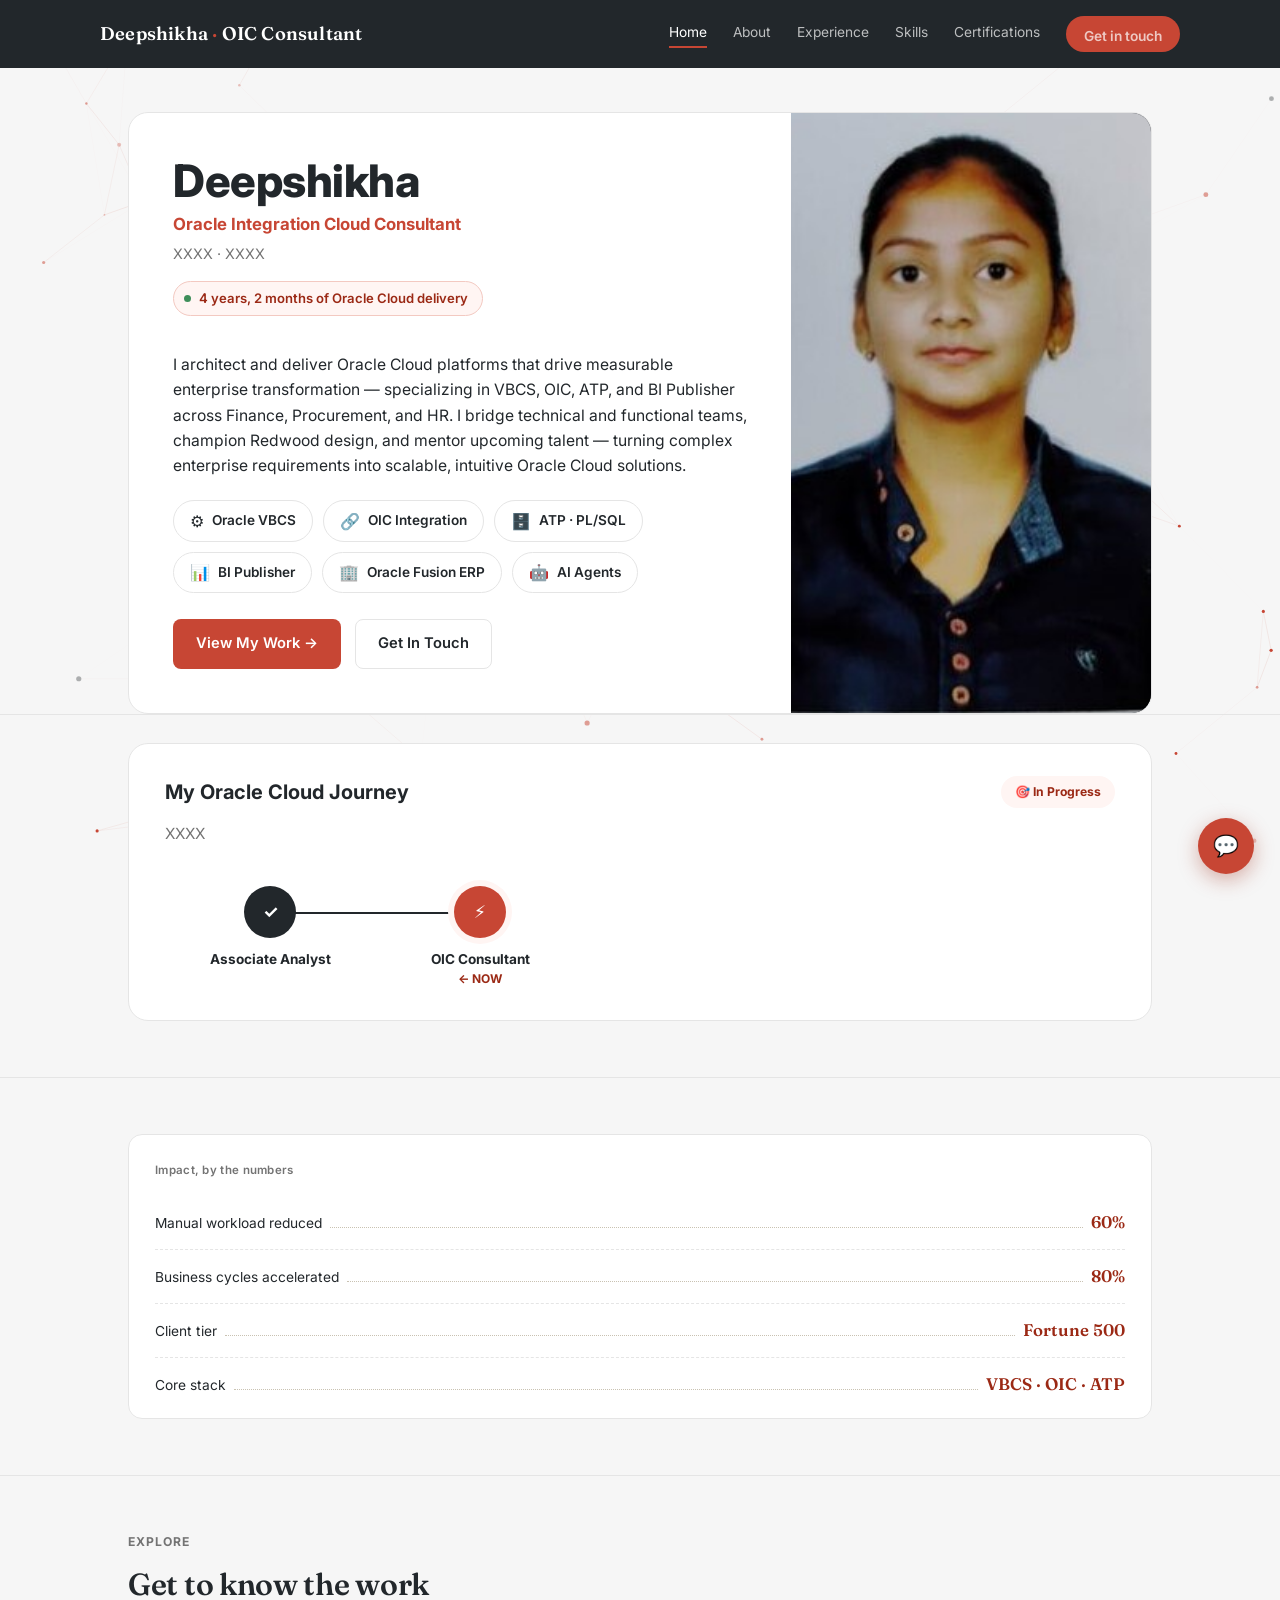
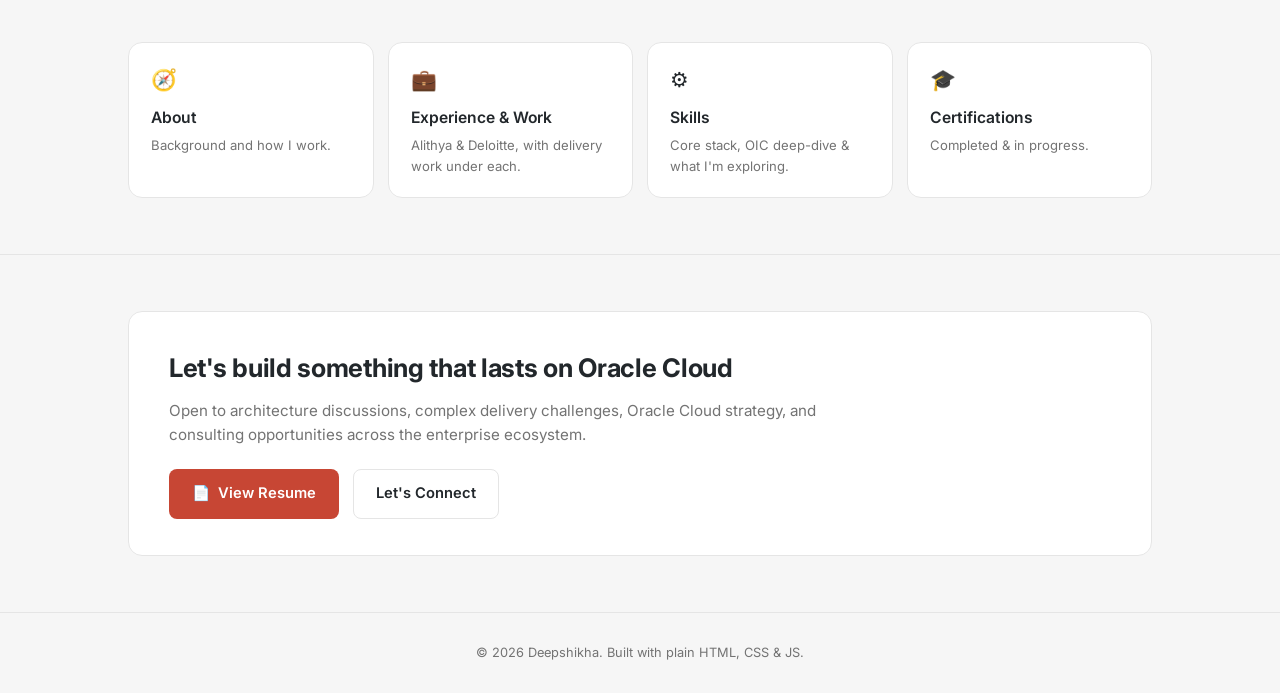
==== commit 80938fc2: "Add files via upload" ====
--- a/index.html
+++ b/index.html
@@ -2,52 +2,211 @@
 <html lang="en">
 <head>
 <meta charset="UTF-8">
-<meta name="viewport" content="width=device-width, initial-scale=1, viewport-fit=cover">
-<title>Portfolio · Oracle Integration Cloud Developer</title>
-<link rel="stylesheet" href="css/style.css">
+<title>Home — Deepshikha</title>
+<meta name="viewport" content="width=device-width, initial-scale=1">
+<meta name="description" content="Deepshikha — Oracle Integration Cloud Consultant specializing in VBCS, OIC, ATP, and BI Publisher.">
+<link rel="preconnect" href="https://fonts.googleapis.com">
+<link rel="preconnect" href="https://fonts.gstatic.com" crossorigin>
+<link href="https://fonts.googleapis.com/css2?family=Fraunces:opsz,wght@9..144,400;9..144,500;9..144,600;9..144,700&family=Inter:wght@400;500;600;700&display=swap" rel="stylesheet">
+<link rel="stylesheet" href="style.css">
 </head>
 <body>
-<canvas id="bg" aria-hidden="true"></canvas>
-<div id="load"><div class="spin"></div></div>
-<div id="app">
-<header><div class="wrap">
-  <h1 id="hName"></h1><small id="hRole"></small><br><button id="rdwOpen" onclick="$('rdw').classList.add('open')">✦ Built with Oracle Redwood design philosophy</button>
-  <nav role="tablist" id="tabs"></nav>
-</div></header>
-<main id="main"></main>
+<canvas id="bg-canvas" aria-hidden="true"></canvas>
+<div id="page-spinner" aria-hidden="true">
+  <div class="ring-outer"></div><div class="ring-mid"></div><div class="ring-dot"></div>
 </div>
 
-<div id="ov" role="dialog" aria-modal="true" aria-labelledby="mt"><div id="md">
-  <div class="hd"><span id="mt">Get in touch</span><button onclick="cpClose()" aria-label="Close">✕</button></div>
-  <div class="bd">
-    <div class="steps"><div class="dot act" id="d1">1</div><div class="ln" id="l1"></div><div class="dot" id="d2">2</div><div class="ln" id="l2"></div><div class="dot" id="d3">3</div></div>
-    <div id="s1">
-      <label for="cn">Your name</label><input id="cn" autocomplete="name">
-      <label for="ce">Email address</label><input id="ce" type="email" autocomplete="email">
-      <label for="cs">Subject</label><select id="cs"><option value="">Select a subject</option><option>Job opportunity</option><option>Integration architecture discussion</option><option>Collaboration</option><option>General inquiry</option></select>
-      <label for="cm">Message</label><textarea id="cm" rows="4"></textarea>
-      <div class="err" id="ce2"></div>
-      <button class="btn" style="width:100%;margin-top:14px" onclick="cpSubmit()">Send for approval</button>
-    </div>
-    <div id="s2" class="center" style="display:none"><div class="spin"></div><b id="rm">Validating request…</b></div>
-    <div id="s3" class="center" style="display:none"><div style="font-size:2rem;color:#22C55E">✓</div><b>Your email app is ready to send</b><p class="meta">If it did not open, email <span class="cfgEmail"></span> directly.</p><button class="btn ghost" onclick="cpOpen()">Send another</button></div>
-  </div>
-</div></div>
-
-<div id="rdw" class="ovl" style="position:fixed;inset:0;background:rgba(20,24,28,.82);display:none;align-items:center;justify-content:center;padding:20px;z-index:60"><div style="background:var(--card);border-radius:16px;max-width:720px;width:100%;max-height:88vh;overflow:auto">
- <div style="background:var(--dark);color:#fff;padding:18px 24px;display:flex;justify-content:space-between;align-items:center"><div><b>Oracle Redwood Design System</b><br><small style="color:var(--red-bd)">How this portfolio follows Oracle's design philosophy</small></div><button onclick="$('rdw').classList.remove('open')" style="background:none;border:none;color:#fff;font-size:1.1rem;cursor:pointer" aria-label="Close">✕</button></div>
- <div style="padding:22px 24px"><p style="margin-top:0">Redwood is Oracle's human-centered design system for enterprise apps. This portfolio uses its visual language to show familiarity with Oracle Cloud UI and UX.</p>
- <div class="sec" style="margin-top:0">Principles applied</div><div class="rg"><div><b>Clarity first</b><br>Clear hierarchy: section labels, titles, short descriptions.</div><div><b>Consistent scale</b><br>Spacing, radius and type sizes follow one scale.</div><div><b>Purposeful color</b><br>Redwood red is for actions and emphasis only.</div><div><b>Human-centered</b><br>Tabs and cards keep each view short and scannable.</div></div>
- <div class="sec">Color tokens</div><div class="sw"><span><i style="background:#C74634"></i>Redwood red #C74634</span><span><i style="background:#9B2915"></i>Red deep #9B2915</span><span><i style="background:#FFF5F3"></i>Red light #FFF5F3</span><span><i style="background:#22272B"></i>Neutral dark #22272B</span><span><i style="background:#F6F6F6"></i>Page #F6F6F6</span><span><i style="background:#737373"></i>Muted #737373</span></div></div></div></div>
-
-
-<button id="sb-b" onclick="sbT()" aria-label="Open chat assistant">🤖</button>
-<div id="sb-p" role="dialog" aria-label="Portfolio assistant"><div class="hd"><span>Portfolio Assistant</span><button onclick="sbT()" aria-label="Close chat">✕</button></div>
- <div id="sb-m"><div class="mg b">Hi! Ask me about experience, projects, skills or availability.</div></div>
- <div id="sb-c"></div>
- <div id="sb-i"><input id="sb-t" placeholder="Ask about this portfolio…" aria-label="Your question"><button class="btn" onclick="sbS()">Send</button></div></div>
-
-<script src="js/data.js"></script>
-<script src="js/app.js"></script>
+<div id="page-body">
+
+<header class="site">
+  <div class="wrap navrow">
+    <a href="index.html" class="brand">Deepshikha <span>·</span> OIC Consultant</a>
+    <button id="navToggle" aria-label="Toggle menu">☰</button>
+    <nav class="links" id="navLinks">
+      <a href="index.html" class="active">Home</a>
+      <a href="about.html">About</a>
+      <a href="experience.html">Experience</a>
+      <a href="skills.html">Skills</a>
+      <a href="certifications.html">Certifications</a>
+      <a href="contact.html" class="navcta">Get in touch</a>
+    </nav>
+  </div>
+</header>
+
+<main id="top">
+
+  <section class="hero" style="border-top:none; padding:44px 0 0;">
+    <div class="wrap">
+      <div class="profile-hero-card">
+        <div class="profile-hero-text">
+          <h1>Deepshikha</h1>
+          <p class="profile-hero-role">Oracle Integration Cloud Consultant</p>
+          <p class="profile-hero-loc">XXXX &middot; XXXX</p>
+          <div class="exp-badge"><span class="exp-badge-dot"></span><span id="exp-years-val">Loading experience…</span></div>
+          <p class="profile-hero-bio">I architect and deliver Oracle Cloud platforms that drive measurable enterprise transformation — specializing in VBCS, OIC, ATP, and BI Publisher across Finance, Procurement, and HR. I bridge technical and functional teams, champion Redwood design, and mentor upcoming talent — turning complex enterprise requirements into scalable, intuitive Oracle Cloud solutions.</p>
+          <div class="skill-pill-row">
+            <a href="skills.html" class="skill-pill"><span>⚙️</span>Oracle VBCS</a>
+            <a href="skills.html" class="skill-pill"><span>🔗</span>OIC Integration</a>
+            <a href="skills.html" class="skill-pill"><span>🗄️</span>ATP · PL/SQL</a>
+            <a href="skills.html" class="skill-pill"><span>📊</span>BI Publisher</a>
+            <a href="skills.html" class="skill-pill"><span>🏢</span>Oracle Fusion ERP</a>
+            <a href="skills.html" class="skill-pill"><span>🤖</span>AI Agents</a>
+          </div>
+          <div class="hero-actions">
+            <a href="experience.html" class="btn btn-primary">View My Work →</a>
+            <a href="#" class="btn btn-ghost" onclick="cmOpen();return false;">Get In Touch</a>
+          </div>
+        </div>
+        <div class="profile-hero-photo">
+          <div class="photo-fallback">D</div>
+          <img src="photo.jpg" alt="Deepshikha" onerror="this.style.display='none';">
+        </div>
+      </div>
+    </div>
+  </section>
+
+  <section style="padding-top:28px;">
+    <div class="wrap">
+      <div class="journey-card">
+        <div class="journey-head">
+          <h2>My Oracle Cloud Journey</h2>
+          <span class="journey-status">🎯 In Progress</span>
+        </div>
+        <p class="journey-text">XXXX</p>
+        <div class="journey-steps">
+          <div class="journey-step done">
+            <div class="journey-dot">✓</div>
+            <p class="journey-label">Associate Analyst</p>
+          </div>
+          <div class="journey-step current">
+            <div class="journey-dot">⚡</div>
+            <p class="journey-label">OIC Consultant<br><span class="journey-now">← NOW</span></p>
+          </div>
+        </div>
+      </div>
+    </div>
+  </section>
+
+  <section>
+    <div class="wrap">
+      <div class="ledger" style="max-width:none;">
+        <p class="ledger-title">Impact, by the numbers</p>
+        <div class="ledger-row"><span class="ledger-label">Manual workload reduced</span><span class="ledger-dots"></span><span class="ledger-val">60%</span></div>
+        <div class="ledger-row"><span class="ledger-label">Business cycles accelerated</span><span class="ledger-dots"></span><span class="ledger-val">80%</span></div>
+        <div class="ledger-row"><span class="ledger-label">Client tier</span><span class="ledger-dots"></span><span class="ledger-val">Fortune 500</span></div>
+        <div class="ledger-row"><span class="ledger-label">Core stack</span><span class="ledger-dots"></span><span class="ledger-val">VBCS · OIC · ATP</span></div>
+      </div>
+    </div>
+  </section>
+
+  <section>
+    <div class="wrap">
+      <div class="section-head">
+        <p class="kicker">Explore</p>
+        <h2>Get to know the work</h2>
+      </div>
+      <div class="quicklinks">
+        <a class="qlink" href="about.html"><span class="qi">🧭</span><h3>About</h3><p>Background and how I work.</p></a>
+        <a class="qlink" href="experience.html"><span class="qi">💼</span><h3>Experience &amp; Work</h3><p>Alithya &amp; Deloitte, with delivery work under each.</p></a>
+        <a class="qlink" href="skills.html"><span class="qi">⚙️</span><h3>Skills</h3><p>Core stack, OIC deep-dive &amp; what I'm exploring.</p></a>
+        <a class="qlink" href="certifications.html"><span class="qi">🎓</span><h3>Certifications</h3><p>Completed &amp; in progress.</p></a>
+      </div>
+    </div>
+  </section>
+
+  <section>
+    <div class="wrap">
+      <div class="cta-card">
+        <h2>Let's build something that lasts on Oracle Cloud</h2>
+        <p>Open to architecture discussions, complex delivery challenges, Oracle Cloud strategy, and consulting opportunities across the enterprise ecosystem.</p>
+        <div class="hero-actions">
+          <a href="resume.pdf" download class="btn btn-primary">📄&nbsp; View Resume</a>
+          <a href="#" class="btn btn-ghost" onclick="cmOpen();return false;">Let's Connect</a>
+
+        </div>
+      </div>
+    </div>
+  </section>
+
+</main>
+
+<footer>© <span id="yr"></span> Deepshikha. Built with plain HTML, CSS &amp; JS.</footer>
+
+</div><!-- /page-body -->
+
+<!-- Contact modal: Draft -> Sending -> Sent -->
+<div id="cm-overlay" role="dialog" aria-modal="true" aria-labelledby="cm-title">
+  <div id="cm-modal">
+    <div id="cm-head">
+      <h3 id="cm-title">📬 Get in touch</h3>
+      <button id="cm-close" onclick="cmClose()" aria-label="Close">✕</button>
+    </div>
+    <div id="cm-body">
+      <div class="cm-stepper">
+        <div class="cm-step" id="cms-1"><div class="cm-dot">1</div><div class="cm-lbl">Draft</div></div>
+        <div class="cm-conn" id="cmc-12"></div>
+        <div class="cm-step" id="cms-2"><div class="cm-dot">2</div><div class="cm-lbl">Sending</div></div>
+        <div class="cm-conn" id="cmc-23"></div>
+        <div class="cm-step" id="cms-3"><div class="cm-dot">3</div><div class="cm-lbl">Sent</div></div>
+      </div>
+
+      <div id="cm-s1">
+        <div class="cm-field"><label for="cm-name">Your name</label><input class="cm-input" id="cm-name" type="text" placeholder="e.g. Priya Sharma"></div>
+        <div class="cm-field"><label for="cm-email">Email address</label><input class="cm-input" id="cm-email" type="email" placeholder="you@company.com"></div>
+        <div class="cm-field"><label for="cm-subj">Subject</label>
+          <select class="cm-input" id="cm-subj">
+            <option value="">Select a subject...</option>
+            <option>Oracle Cloud Consulting Opportunity</option>
+            <option>OIC / VBCS Architecture Discussion</option>
+            <option>Speaking / Article Collaboration</option>
+            <option>General Inquiry</option>
+          </select>
+        </div>
+        <div class="cm-field"><label for="cm-msg">Message</label><textarea class="cm-input" id="cm-msg" placeholder="Describe your project or question..."></textarea></div>
+        <div class="cm-err" id="cm-err"></div>
+        <button class="cm-submit" id="cm-submit-btn" onclick="cmSubmit()">Send message →</button>
+      </div>
+
+      <div id="cm-s2" style="display:none; text-align:center; padding:26px 0;">
+        <div class="cm-spin"></div>
+        <div style="font-size:.9rem; font-weight:700;" id="cm-route-msg">Preparing your message...</div>
+        <div style="font-size:.73rem; color:var(--muted); margin-top:5px;" id="cm-route-sub">Opening your email client</div>
+      </div>
+
+      <div id="cm-s3" style="display:none; text-align:center; padding:18px 0;">
+        <div class="cm-check">✓</div>
+        <div style="font-size:1rem; font-weight:800; margin-bottom:5px;">Message ready</div>
+        <div style="font-size:.81rem; color:var(--muted); line-height:1.6;">Your email client should have opened with the message pre-filled.<br>If not, email <strong style="color:var(--gold-deep);">deepshikha@example.com</strong> directly.</div>
+        <div class="cm-receipt" id="cm-receipt"></div>
+        <button class="btn btn-ghost" style="margin-top:14px;" onclick="cmReset()">Send another →</button>
+      </div>
+    </div>
+  </div>
+</div>
+
+<!-- Chat widget -->
+<button id="chat-bubble" aria-label="Chat about Deepshikha">💬</button>
+<div id="chat-panel" role="dialog" aria-label="Chat about Deepshikha">
+  <div class="chat-head">
+    <div class="av">🤖</div>
+    <div><div class="t">Ask about Deepshikha</div><div class="s">Answers common questions</div></div>
+    <button class="chat-close" onclick="chatToggle()" aria-label="Close">✕</button>
+  </div>
+  <div class="chat-msgs" id="chatMsgs">
+    <div class="cm-msg bot">Hi! Ask me about Deepshikha's experience, skills, or projects.</div>
+  </div>
+  <div class="chat-chips" id="chatChips">
+    <button class="chip" onclick="chatAsk('projects')">Work</button>
+    <button class="chip" onclick="chatAsk('skills')">Skills</button>
+    <button class="chip" onclick="chatAsk('experience')">Experience</button>
+    <button class="chip" onclick="chatAsk('contact')">Contact</button>
+  </div>
+  <div class="chat-input-row">
+    <input id="chatInput" placeholder="Type a question..." onkeydown="if(event.key==='Enter')chatAsk()">
+    <button class="chat-send" id="chatSendBtn" onclick="chatAsk()" aria-label="Send">➤</button>
+  </div>
+</div>
+
+<script src="app.js"></script>
 </body>
 </html>
--- a/style.css
+++ b/style.css
@@ -0,0 +1,345 @@
+:root{
+  --ink:#22272B;        /* Redwood Neutral Dark */
+  --ink-soft:#32383D;
+  --gold:#C74634;        /* Redwood Red — primary accent */
+  --gold-deep:#9B2915;    /* Redwood Red Deep */
+  --gold-light:#FFF5F3;   /* Redwood Red Light */
+  --ivory:#F6F6F6;        /* Redwood Page BG */
+  --paper:#FFFFFF;
+  --line:#E5E5E5;
+  --muted:#737373;        /* Redwood Muted */
+  --text:#22272B;
+  --radius:14px;
+  --maxw:1080px;
+}
+*{box-sizing:border-box;}
+html{scroll-behavior:smooth;}
+html,body{background:var(--ivory);}
+body{
+  margin:0; color:var(--text);
+  font-family:'Inter',system-ui,sans-serif;
+  line-height:1.6; -webkit-font-smoothing:antialiased;
+  position:relative;
+}
+h1,h2,h3,.serif{ font-family:'Fraunces',serif; }
+a{ color:inherit; }
+img{max-width:100%;display:block;}
+.wrap{ max-width:var(--maxw); margin:0 auto; padding:0 28px; }
+:focus-visible{ outline:2px solid var(--gold-deep); outline-offset:3px; }
+@media (prefers-reduced-motion: reduce){ *{ animation:none !important; transition:none !important; } }
+
+/* particle background canvas */
+#bg-canvas{ position:fixed; inset:0; width:100%; height:100%; z-index:0; pointer-events:none; display:block; }
+#page-body{ position:relative; z-index:1; }
+
+/* page-load spinner */
+#page-spinner{
+  position:fixed; top:50%; left:50%; transform:translate(-50%,-50%);
+  width:50px; height:50px; z-index:500; pointer-events:none;
+  transition:opacity .5s ease, transform .5s ease;
+}
+#page-spinner.done{ opacity:0; transform:translate(-50%,-50%) scale(.6); }
+#page-spinner .ring-outer{ position:absolute; inset:0; border-radius:50%; border:2px solid rgba(199,70,52,.18); border-top-color:var(--gold-deep); animation:spinCW 1.1s linear infinite; }
+#page-spinner .ring-mid{ position:absolute; top:8px; left:8px; right:8px; bottom:8px; border-radius:50%; border:1.5px solid rgba(199,70,52,.14); border-bottom-color:var(--gold-deep); animation:spinCCW .75s linear infinite; }
+#page-spinner .ring-dot{ position:absolute; top:50%; left:50%; width:5px; height:5px; background:var(--gold-deep); border-radius:50%; transform:translate(-50%,-50%); animation:spinPulse 1.1s ease-in-out infinite; }
+@keyframes spinCW{ to{ transform:rotate(360deg); } }
+@keyframes spinCCW{ to{ transform:rotate(-360deg); } }
+@keyframes spinPulse{ 0%,100%{ opacity:.4; transform:translate(-50%,-50%) scale(.8); } 50%{ opacity:1; transform:translate(-50%,-50%) scale(1.2); } }
+
+/* Header */
+header.site{ position:sticky; top:0; z-index:40; background:var(--ink); color:#fff; }
+.navrow{ display:flex; align-items:center; justify-content:space-between; padding:16px 0; }
+.brand{ font-family:'Fraunces',serif; font-weight:600; font-size:1.15rem; letter-spacing:.2px; text-decoration:none; color:#fff; }
+.brand span{ color:var(--gold); }
+nav.links{ display:flex; gap:26px; align-items:center; }
+nav.links a{ font-size:.86rem; text-decoration:none; color:rgba(255,255,255,.7); transition:color .15s; padding-bottom:3px; border-bottom:2px solid transparent; }
+nav.links a:hover{ color:#fff; }
+nav.links a.active{ color:#fff; border-bottom-color:var(--gold); }
+.navcta{ background:var(--gold); color:#fff; padding:9px 18px; border-radius:999px; font-weight:600; font-size:.84rem; text-decoration:none; border:none; cursor:pointer; }
+.navcta:hover{ background:var(--gold-deep); }
+#navToggle{ display:none; background:none; border:1px solid rgba(255,255,255,.3); color:#fff; border-radius:8px; padding:7px 10px; cursor:pointer; }
+@media (max-width:820px){
+  nav.links{ display:none; position:absolute; top:64px; left:0; right:0; background:var(--ink); flex-direction:column; gap:0; padding:6px 0 14px; border-top:1px solid rgba(255,255,255,.08); }
+  nav.links.open{ display:flex; }
+  nav.links a{ padding:12px 28px; width:100%; border-bottom:none; border-left:3px solid transparent; }
+  nav.links a.active{ border-left-color:var(--gold); border-bottom:none; background:rgba(255,255,255,.04); }
+  #navToggle{ display:block; }
+}
+
+/* Home hero */
+.hero{ padding:76px 0 64px; }
+.hero-grid{ display:grid; grid-template-columns:1.15fr .85fr; gap:56px; align-items:start; }
+@media (max-width:860px){ .hero-grid{ grid-template-columns:1fr; } }
+.kicker{ font-size:.76rem; color:var(--gold-deep); font-weight:700; margin:0 0 14px; text-transform:uppercase; letter-spacing:1px; }
+.exp-badge{
+  display:inline-flex; align-items:center; gap:8px;
+  background:var(--gold-light); border:1px solid #F3C9C1; color:var(--gold-deep);
+  font-size:.82rem; font-weight:600; padding:6px 14px 6px 10px;
+  border-radius:999px; margin:0 0 18px;
+}
+.exp-badge-dot{ width:7px; height:7px; border-radius:50%; background:#3E8E5A; flex-shrink:0; }
+.hero h1{ font-size:clamp(2.1rem,4.6vw,3.35rem); line-height:1.08; font-weight:600; margin:0 0 20px; letter-spacing:-.5px; }
+.hero p.lede{ font-size:1.06rem; color:var(--muted); max-width:56ch; margin:0 0 28px; }
+.hero-actions{ display:flex; gap:14px; flex-wrap:wrap; }
+.btn{ display:inline-block; padding:12px 22px; border-radius:8px; text-decoration:none; font-weight:600; font-size:.92rem; cursor:pointer; border:1px solid transparent; }
+.btn-primary{ background:var(--gold); color:#fff; }
+.btn-primary:hover{ background:var(--gold-deep); }
+.btn-ghost{ border-color:var(--line); color:var(--ink); background:transparent; }
+.btn-ghost:hover{ border-color:var(--gold-deep); color:var(--gold-deep); }
+
+.ledger{ background:var(--paper); border:1px solid var(--line); border-radius:var(--radius); padding:26px 26px 8px; }
+.ledger-title{ font-size:.72rem; color:var(--muted); letter-spacing:.3px; margin:0 0 16px; font-weight:600; }
+.ledger-row{ display:flex; align-items:baseline; gap:8px; padding:13px 0; border-top:1px dashed var(--line); }
+.ledger-row:first-of-type{ border-top:none; }
+.ledger-label{ font-size:.86rem; color:var(--text); white-space:nowrap; }
+.ledger-dots{ flex:1; border-bottom:1px dotted #C9C2B2; height:1px; margin-bottom:4px; }
+.ledger-val{ font-family:'Fraunces',serif; font-weight:600; font-size:1.05rem; color:var(--gold-deep); white-space:nowrap; }
+
+/* Home hero — profile card with photo */
+.profile-hero-card{
+  display:grid; grid-template-columns:1fr 360px; background:var(--paper);
+  border:1px solid var(--line); border-radius:20px; overflow:hidden; align-items:stretch;
+}
+@media (max-width:820px){ .profile-hero-card{ grid-template-columns:1fr; } }
+.profile-hero-text{ padding:44px; min-width:0; }
+.profile-hero-text h1{ font-size:clamp(2rem,4vw,2.8rem); font-weight:800; margin:0 0 6px; letter-spacing:-.5px; font-family:'Inter',sans-serif; }
+.profile-hero-role{ color:var(--gold); font-weight:700; font-size:1.05rem; margin:0 0 4px; }
+.profile-hero-loc{ color:var(--muted); font-size:.9rem; margin:0 0 16px; }
+.profile-hero-bio{ color:var(--text); font-size:.98rem; max-width:64ch; margin:18px 0 22px; }
+.profile-hero-text .skill-pill-row{ margin-bottom:26px; }
+.profile-hero-photo{ position:relative; min-height:320px; background:var(--ink); }
+@media (max-width:820px){ .profile-hero-photo{ order:-1; min-height:260px; } }
+.photo-fallback{ position:absolute; inset:0; display:flex; align-items:center; justify-content:center; font-family:'Fraunces',serif; font-size:5rem; font-weight:600; color:var(--gold); }
+.profile-hero-photo img{ position:relative; z-index:1; width:100%; height:100%; object-fit:cover; display:block; }
+
+/* Home — Oracle Cloud Journey stepper card */
+.journey-card{ background:var(--paper); border:1px solid var(--line); border-radius:20px; padding:32px 36px; }
+.journey-head{ display:flex; align-items:center; justify-content:space-between; gap:14px; margin-bottom:14px; flex-wrap:wrap; }
+.journey-head h2{ font-size:1.25rem; font-weight:700; margin:0; font-family:'Inter',sans-serif; }
+.journey-status{ display:inline-flex; align-items:center; gap:6px; background:var(--gold-light); color:var(--gold-deep); font-size:.76rem; font-weight:700; padding:6px 14px; border-radius:999px; white-space:nowrap; }
+.journey-text{ color:var(--muted); font-size:.96rem; max-width:90ch; margin:0 0 40px; }
+.journey-steps{ display:flex; align-items:flex-start; max-width:420px; }
+.journey-step{ position:relative; flex:1; display:flex; flex-direction:column; align-items:center; gap:12px; }
+.journey-step:not(:last-child)::after{ content:""; position:absolute; top:26px; left:50%; width:100%; height:2px; background:var(--line); z-index:0; }
+.journey-step.done:not(:last-child)::after{ background:var(--ink); }
+.journey-dot{ position:relative; z-index:1; width:52px; height:52px; border-radius:50%; background:var(--ink); color:#fff; display:flex; align-items:center; justify-content:center; font-size:1.1rem; font-weight:700; }
+.journey-step.current .journey-dot{ background:var(--gold); box-shadow:0 0 0 6px var(--gold-light); }
+.journey-label{ font-size:.85rem; font-weight:700; text-align:center; color:var(--text); margin:0; line-height:1.4; }
+.journey-now{ color:var(--gold-deep); font-size:.75rem; font-weight:700; }
+
+/* Home: skill pill row under the hero */
+.skill-pill-row{ display:flex; flex-wrap:wrap; gap:10px; }
+.skill-pill{
+  display:inline-flex; align-items:center; gap:8px;
+  background:var(--paper); border:1px solid var(--line); border-radius:999px;
+  padding:9px 16px; font-size:.85rem; font-weight:600; color:var(--text);
+  text-decoration:none; transition:border-color .15s, transform .15s;
+}
+.skill-pill span{ font-size:1rem; line-height:1; }
+.skill-pill:hover{ border-color:var(--gold-deep); color:var(--gold-deep); transform:translateY(-1px); }
+
+/* Home: quick-link cards to other pages */
+.quicklinks{ display:grid; grid-template-columns:repeat(auto-fit,minmax(220px,1fr)); gap:14px; margin-top:14px; }
+.qlink{ background:var(--paper); border:1px solid var(--line); border-radius:var(--radius); padding:20px 22px; text-decoration:none; color:var(--text); transition:border-color .15s, transform .15s; display:block; }
+.qlink:hover{ border-color:var(--gold-deep); transform:translateY(-2px); }
+.qlink .qi{ font-size:1.3rem; margin-bottom:8px; display:block; }
+.qlink h3{ font-size:.98rem; margin:0 0 5px; font-weight:600; font-family:'Inter',sans-serif; }
+.qlink p{ margin:0; font-size:.82rem; color:var(--muted); }
+
+/* Closing CTA card on Home */
+.cta-card{ background:var(--paper); border:1px solid var(--line); border-radius:14px; padding:36px 40px; }
+.cta-card h2{ font-size:clamp(1.3rem,2.4vw,1.6rem); font-weight:700; margin:0 0 10px; letter-spacing:-.3px; font-family:'Inter',sans-serif; }
+.cta-card p{ color:var(--muted); margin:0 0 22px; max-width:70ch; font-size:.95rem; }
+.cta-card .hero-actions{ margin:0; }
+
+/* Sub-page header banner */
+.page-hero{ padding:52px 0 40px; border-top:none; }
+.page-hero h1{ font-size:clamp(1.8rem,3.6vw,2.6rem); font-weight:600; margin:0 0 10px; letter-spacing:-.4px; }
+.page-hero p{ color:var(--muted); max-width:62ch; margin:0; font-size:1rem; }
+
+section{ padding:56px 0; border-top:1px solid var(--line); }
+main > section:first-of-type{ border-top:none; }
+.section-head{ margin-bottom:34px; max-width:64ch; }
+.section-head .kicker{ margin-bottom:8px; }
+.section-head h2{ font-size:clamp(1.4rem,2.4vw,1.9rem); font-weight:600; margin:0 0 10px; letter-spacing:-.3px; }
+.section-head p{ color:var(--muted); margin:0; }
+
+.about-body{ max-width:70ch; font-size:1.02rem; color:var(--text); }
+.about-body p{ margin:0 0 16px; }
+
+/* Skills page — "In depth" 4-column card grid */
+.indepth-grid{ display:grid; grid-template-columns:repeat(2,1fr); gap:16px; align-items:start; }
+@media (max-width:560px){ .indepth-grid{ grid-template-columns:1fr; } }
+.indepth-card{ background:var(--paper); border:1px solid var(--line); border-left:4px solid var(--gold); border-radius:var(--radius); padding:22px 20px; min-width:0; }
+.indepth-card h3{ font-size:1rem; font-weight:600; margin:0 0 12px; }
+.indepth-card p{ font-size:.85rem; color:var(--text); margin:0 0 12px; line-height:1.55; }
+.indepth-card p:last-child{ margin-bottom:0; }
+.indepth-card p strong{ color:var(--gold-deep); }
+
+/* About page — two column profile layout */
+.about-grid{ display:grid; grid-template-columns:300px 1fr; gap:22px; align-items:start; }
+@media (max-width:860px){ .about-grid{ grid-template-columns:1fr; } }
+.about-side{ display:flex; flex-direction:column; gap:18px; min-width:0; }
+.about-main{ display:flex; flex-direction:column; gap:18px; min-width:0; }
+.side-card{ background:var(--paper); border:1px solid var(--line); border-radius:var(--radius); padding:22px; }
+.side-card-title{ font-size:.7rem; text-transform:uppercase; letter-spacing:.5px; color:var(--muted); font-weight:700; margin:0 0 16px; }
+
+.profile-card{ background:var(--paper); border:1px solid var(--line); border-radius:var(--radius); padding:26px 22px; text-align:center; }
+.avatar-circle{
+  width:74px; height:74px; border-radius:50%; background:var(--ink); color:var(--gold);
+  display:flex; align-items:center; justify-content:center; font-family:'Fraunces',serif;
+  font-size:1.8rem; font-weight:600; margin:0 auto 14px;
+}
+.profile-name{ font-size:1.15rem; font-weight:600; margin:0 0 3px; }
+.profile-role{ font-size:.85rem; color:var(--gold-deep); font-weight:600; margin:0 0 12px; }
+.badge-pill{
+  display:inline-flex; align-items:center; gap:7px; background:#E7F3EA; color:#2E7D46;
+  font-size:.76rem; font-weight:700; padding:5px 13px; border-radius:999px; margin:0 0 18px;
+}
+.badge-dot{ width:6px; height:6px; border-radius:50%; background:#2E7D46; }
+.profile-actions{ display:flex; flex-direction:column; gap:9px; }
+
+.prof-bar-row{ display:flex; justify-content:space-between; font-size:.85rem; margin-bottom:6px; }
+.prof-label{ color:var(--text); }
+.prof-pct{ color:var(--gold-deep); font-weight:700; }
+.prof-bar-track{ height:5px; background:var(--ivory); border:1px solid var(--line); border-radius:4px; margin-bottom:16px; overflow:hidden; }
+.prof-bar-fill{ height:100%; background:var(--gold-deep); border-radius:4px; }
+
+.sme-grid{ display:grid; grid-template-columns:1fr 1fr; gap:12px; }
+.sme-card{ background:var(--ivory); border:1px dashed var(--line); border-radius:8px; padding:14px; }
+.sme-card .sme-ic{ font-size:.72rem; color:var(--muted); display:block; margin-bottom:4px; }
+.sme-card h4{ font-size:.86rem; margin:0 0 4px; font-weight:700; font-family:'Inter',sans-serif; }
+.sme-card p{ margin:0; font-size:.78rem; color:var(--muted); }
+
+.interest-tags{ display:flex; flex-wrap:wrap; gap:8px; }
+.interest-tag{ font-size:.78rem; background:var(--ivory); border:1px solid var(--line); color:var(--text); padding:6px 12px 6px 10px; border-radius:999px; display:inline-flex; align-items:center; gap:6px; }
+.interest-tag::before{ content:""; width:5px; height:5px; border-radius:50%; background:var(--gold); flex-shrink:0; }
+
+.mini-timeline{ display:flex; flex-direction:column; gap:16px; }
+.mini-tl-item{ border-left:2px solid var(--line); padding-left:14px; }
+.mini-tl-co{ font-family:'Fraunces',serif; font-weight:600; font-size:1rem; margin:0 0 2px; }
+.mini-tl-role{ font-size:.85rem; color:var(--gold-deep); margin:0 0 2px; }
+.mini-tl-dates{ font-size:.78rem; color:var(--muted); margin:0; }
+
+.skill-grid{ display:grid; grid-template-columns:repeat(auto-fit,minmax(220px,1fr)); gap:14px; }
+.skill-card{ background:var(--paper); border:1px solid var(--line); border-radius:var(--radius); padding:18px 20px; }
+.skill-card .sic{ font-size:1.3rem; margin-bottom:8px; display:block; }
+.skill-card h3{ font-size:.96rem; margin:0 0 6px; font-weight:600; font-family:'Inter',sans-serif; }
+.skill-card p{ margin:0; font-size:.83rem; color:var(--muted); }
+
+.xp-item{ display:grid; grid-template-columns:200px 1fr; gap:28px; padding:26px 0; border-top:1px solid var(--line); }
+.xp-item:first-child{ border-top:none; padding-top:0; }
+@media (max-width:700px){ .xp-item{ grid-template-columns:1fr; gap:8px; } }
+.xp-meta .co{ font-family:'Fraunces',serif; font-weight:600; font-size:1.05rem; margin:0 0 4px; }
+.xp-meta .role{ font-size:.85rem; color:var(--gold-deep); font-weight:600; margin:0 0 4px; }
+.xp-meta .dates{ font-size:.8rem; color:var(--muted); margin:0; }
+.xp-body ul{ margin:0; padding-left:18px; color:var(--text); }
+.xp-body li{ margin-bottom:8px; font-size:.94rem; }
+
+.proj-grid{ display:grid; grid-template-columns:1fr; gap:18px; }
+.proj-card{ background:var(--paper); border:1px solid var(--line); border-left:4px solid var(--gold); border-radius:var(--radius); padding:24px 26px 24px 24px; }
+.proj-card h3{ font-size:1.15rem; font-weight:600; margin:0 0 8px; }
+.proj-card p.dek{ color:var(--text); margin:0 0 14px; font-size:.95rem; }
+.proj-tags{ display:flex; flex-wrap:wrap; gap:8px; margin-bottom:12px; }
+.tag{ font-size:.74rem; background:var(--ivory); border:1px solid var(--line); color:var(--muted); padding:4px 10px 4px 8px; border-radius:999px; display:inline-flex; align-items:center; gap:5px; }
+.tag::before{ content:""; width:5px; height:5px; border-radius:50%; background:var(--gold); flex-shrink:0; }
+.proj-card details summary{ cursor:pointer; font-size:.85rem; font-weight:600; color:var(--gold-deep); list-style:none; }
+.proj-card details summary::-webkit-details-marker{ display:none; }
+.proj-card details summary::after{ content:"Read the full write-up"; }
+.proj-card details[open] summary::after{ content:"Hide write-up"; }
+.proj-card details p{ font-size:.9rem; color:var(--muted); margin-top:12px; }
+
+.edu-grid{ display:grid; grid-template-columns:repeat(auto-fit,minmax(240px,1fr)); gap:16px; }
+.edu-card{ border:1px solid var(--line); border-radius:var(--radius); padding:20px; background:var(--paper); }
+.edu-card .deg{ font-family:'Fraunces',serif; font-weight:600; font-size:1.05rem; margin:0 0 4px; }
+.edu-card .note{ font-size:.83rem; color:var(--muted); margin:0; }
+
+/* Certifications */
+.cert-list{ display:flex; flex-direction:column; gap:0; }
+.cert-row{ display:flex; align-items:center; gap:16px; padding:18px 0; border-top:1px solid var(--line); }
+.cert-row:first-child{ border-top:none; }
+.cert-status{ flex-shrink:0; width:100px; font-size:.72rem; font-weight:700; text-align:center; padding:5px 0; border-radius:999px; }
+.cert-status.done{ background:#E7F3EA; color:#2E7D46; }
+.cert-status.progress{ background:var(--gold-light); color:var(--gold-deep); }
+.cert-name{ font-family:'Fraunces',serif; font-weight:600; font-size:1.02rem; flex:1; }
+.cert-date{ font-size:.8rem; color:var(--muted); white-space:nowrap; }
+
+/* Projects nested under a company in the merged Experience & Projects page */
+.xp-projects{ margin-top:22px; }
+.xp-projects-label{ font-size:.72rem; text-transform:uppercase; letter-spacing:.5px; color:var(--muted); font-weight:700; margin:0 0 14px; }
+
+/* Learning */
+.learn-grid{ display:grid; grid-template-columns:repeat(auto-fit,minmax(200px,1fr)); gap:14px; }
+.learn-card{ background:var(--paper); border:1px dashed var(--line); border-radius:var(--radius); padding:18px 20px; }
+.learn-card h3{ font-size:.95rem; margin:0 0 4px; font-weight:600; }
+.learn-card p{ margin:0; font-size:.82rem; color:var(--muted); }
+
+.contact-grid{ display:grid; grid-template-columns:1fr 1fr; gap:40px; align-items:start; }
+@media (max-width:760px){ .contact-grid{ grid-template-columns:1fr; } }
+.contact-list{ list-style:none; padding:0; margin:0; }
+.contact-list li{ padding:14px 0; border-top:1px dashed var(--line); font-size:.95rem; }
+.contact-list li:first-child{ border-top:none; }
+.contact-list .l{ color:var(--muted); font-size:.78rem; display:block; margin-bottom:3px; }
+
+footer{ padding:30px 0; text-align:center; font-size:.8rem; color:var(--muted); border-top:1px solid var(--line); position:relative; z-index:1; }
+
+/* Contact modal */
+#cm-overlay{ position:fixed; inset:0; background:rgba(18,24,43,.55); z-index:200; display:none; align-items:center; justify-content:center; padding:20px; backdrop-filter:blur(3px); }
+#cm-overlay.open{ display:flex; }
+#cm-modal{ background:#fff; border-radius:16px; width:100%; max-width:460px; box-shadow:0 24px 80px rgba(0,0,0,.25); overflow:hidden; animation:cmIn .22s cubic-bezier(.34,1.56,.64,1); }
+@keyframes cmIn{ from{ transform:translateY(20px) scale(.97); opacity:0; } to{ transform:none; opacity:1; } }
+#cm-head{ background:var(--ink); padding:18px 22px; display:flex; align-items:center; justify-content:space-between; }
+#cm-head h3{ color:#fff; font-size:.98rem; margin:0; font-family:'Fraunces',serif; font-weight:600; }
+#cm-close{ background:rgba(255,255,255,.12); border:none; color:#fff; width:28px; height:28px; border-radius:50%; cursor:pointer; }
+#cm-body{ padding:22px; }
+.cm-stepper{ display:flex; align-items:center; margin-bottom:22px; }
+.cm-step{ display:flex; flex-direction:column; align-items:center; gap:4px; }
+.cm-dot{ width:26px; height:26px; border-radius:50%; border:2px solid var(--line); background:var(--ivory); display:flex; align-items:center; justify-content:center; font-size:.7rem; font-weight:700; color:var(--muted); transition:all .35s; }
+.cm-lbl{ font-size:.62rem; font-weight:700; color:var(--muted); letter-spacing:.3px; transition:color .35s; }
+.cm-step.active .cm-dot{ border-color:var(--gold-deep); background:var(--gold-deep); color:#fff; }
+.cm-step.active .cm-lbl{ color:var(--gold-deep); }
+.cm-step.done .cm-dot{ border-color:#3E8E5A; background:#3E8E5A; color:#fff; }
+.cm-step.done .cm-lbl{ color:#3E8E5A; }
+.cm-conn{ flex:1; height:2px; background:var(--line); transition:background .45s; }
+.cm-conn.done{ background:#3E8E5A; }
+.cm-field{ margin-bottom:13px; }
+.cm-field label{ display:block; font-size:.78rem; font-weight:600; margin-bottom:5px; }
+.cm-field input, .cm-field textarea{ width:100%; padding:9px 12px; border:1px solid var(--line); border-radius:8px; font-family:inherit; font-size:.87rem; background:var(--ivory); color:var(--text); outline:none; }
+.cm-field textarea{ min-height:84px; resize:vertical; }
+.cm-field input:focus, .cm-field textarea:focus{ border-color:var(--gold-deep); background:#fff; }
+.cm-submit{ background:var(--gold-deep); color:#fff; border:none; border-radius:9px; padding:11px 0; font-size:.86rem; font-weight:700; cursor:pointer; width:100%; margin-top:4px; }
+.cm-submit:hover{ background:#7A2010; }
+.cm-err{ display:none; color:#9C3B2E; font-size:.76rem; padding:8px 12px; background:#FBEDEA; border:1px solid #E9C6BE; border-radius:7px; margin-bottom:10px; }
+.cm-spin{ width:44px; height:44px; border:3px solid #EAD9AD; border-top-color:var(--gold-deep); border-radius:50%; animation:cmSpin .8s linear infinite; margin:0 auto 14px; }
+@keyframes cmSpin{ to{ transform:rotate(360deg); } }
+.cm-check{ width:52px; height:52px; border-radius:50%; background:#3E8E5A; color:#fff; font-size:1.4rem; display:flex; align-items:center; justify-content:center; margin:0 auto 12px; animation:cmPop .35s cubic-bezier(.34,1.56,.64,1) both; }
+@keyframes cmPop{ from{ transform:scale(0); } to{ transform:scale(1); } }
+.cm-receipt{ background:var(--ivory); border:1px solid var(--line); border-radius:9px; padding:11px 14px; margin-top:14px; font-size:.73rem; color:var(--muted); line-height:1.8; text-align:left; }
+
+/* Chat widget */
+#chat-bubble{ position:fixed; bottom:26px; right:26px; width:56px; height:56px; border-radius:50%; background:var(--gold); border:none; cursor:pointer; box-shadow:0 6px 20px rgba(155,41,21,.35); font-size:1.3rem; z-index:60; display:flex; align-items:center; justify-content:center; }
+#chat-bubble:hover{ background:#B23A29; }
+#chat-panel{ position:fixed; bottom:94px; right:26px; width:340px; max-width:calc(100vw - 32px); height:440px; background:#fff; border-radius:14px; box-shadow:0 20px 60px rgba(18,24,43,.25); display:flex; flex-direction:column; overflow:hidden; z-index:59; transform:translateY(16px) scale(.97); opacity:0; pointer-events:none; transition:transform .2s ease, opacity .18s ease; }
+#chat-panel.open{ transform:none; opacity:1; pointer-events:all; }
+.chat-head{ background:var(--ink); color:#fff; padding:14px 16px; display:flex; align-items:center; gap:10px; }
+.chat-head .av{ width:32px;height:32px;border-radius:50%;background:var(--gold); display:flex; align-items:center; justify-content:center; font-size:1rem; }
+.chat-head .t{ font-size:.88rem; font-weight:700; }
+.chat-head .s{ font-size:.68rem; color:rgba(255,255,255,.6); }
+.chat-close{ margin-left:auto; background:rgba(255,255,255,.12); border:none; color:#fff; width:26px; height:26px; border-radius:50%; cursor:pointer; }
+.chat-msgs{ flex:1; overflow-y:auto; padding:14px; display:flex; flex-direction:column; gap:9px; }
+.cm-msg{ max-width:85%; padding:9px 12px; border-radius:11px; font-size:.82rem; line-height:1.5; }
+.cm-msg.bot{ background:#F7F1E4; border:1px solid #EAD9AD; align-self:flex-start; border-radius:3px 11px 11px 11px; }
+.cm-msg.user{ background:var(--ink); color:#fff; align-self:flex-end; border-radius:11px 3px 11px 11px; }
+.typing-ind{ display:flex; gap:4px; align-items:center; padding:9px 13px; background:#F7F1E4; border:1px solid #EAD9AD; border-radius:3px 11px 11px 11px; width:fit-content; align-self:flex-start; }
+.typing-ind span{ width:6px; height:6px; border-radius:50%; background:var(--gold-deep); animation:typeDot 1.2s ease-in-out infinite; display:inline-block; }
+.typing-ind span:nth-child(2){ animation-delay:.2s; }
+.typing-ind span:nth-child(3){ animation-delay:.4s; }
+@keyframes typeDot{ 0%,80%,100%{ transform:scale(.6); opacity:.4; } 40%{ transform:scale(1); opacity:1; } }
+.chat-chips{ padding:0 12px 8px; display:flex; flex-wrap:wrap; gap:6px; }
+.chip{ background:var(--ivory); border:1px solid var(--line); border-radius:16px; padding:5px 10px; font-size:.72rem; cursor:pointer; }
+.chip:hover{ border-color:var(--gold-deep); color:var(--gold-deep); }
+.chat-input-row{ display:flex; gap:8px; padding:10px; border-top:1px solid var(--line); }
+.chat-input-row input{ flex:1; border:1px solid var(--line); border-radius:20px; padding:8px 12px; font-size:.82rem; outline:none; }
+.chat-input-row input:focus{ border-color:var(--gold-deep); }
+.chat-send{ width:34px; height:34px; border-radius:50%; background:var(--ink); color:#fff; border:none; cursor:pointer; }
+.chat-send:disabled{ opacity:.5; cursor:not-allowed; }
